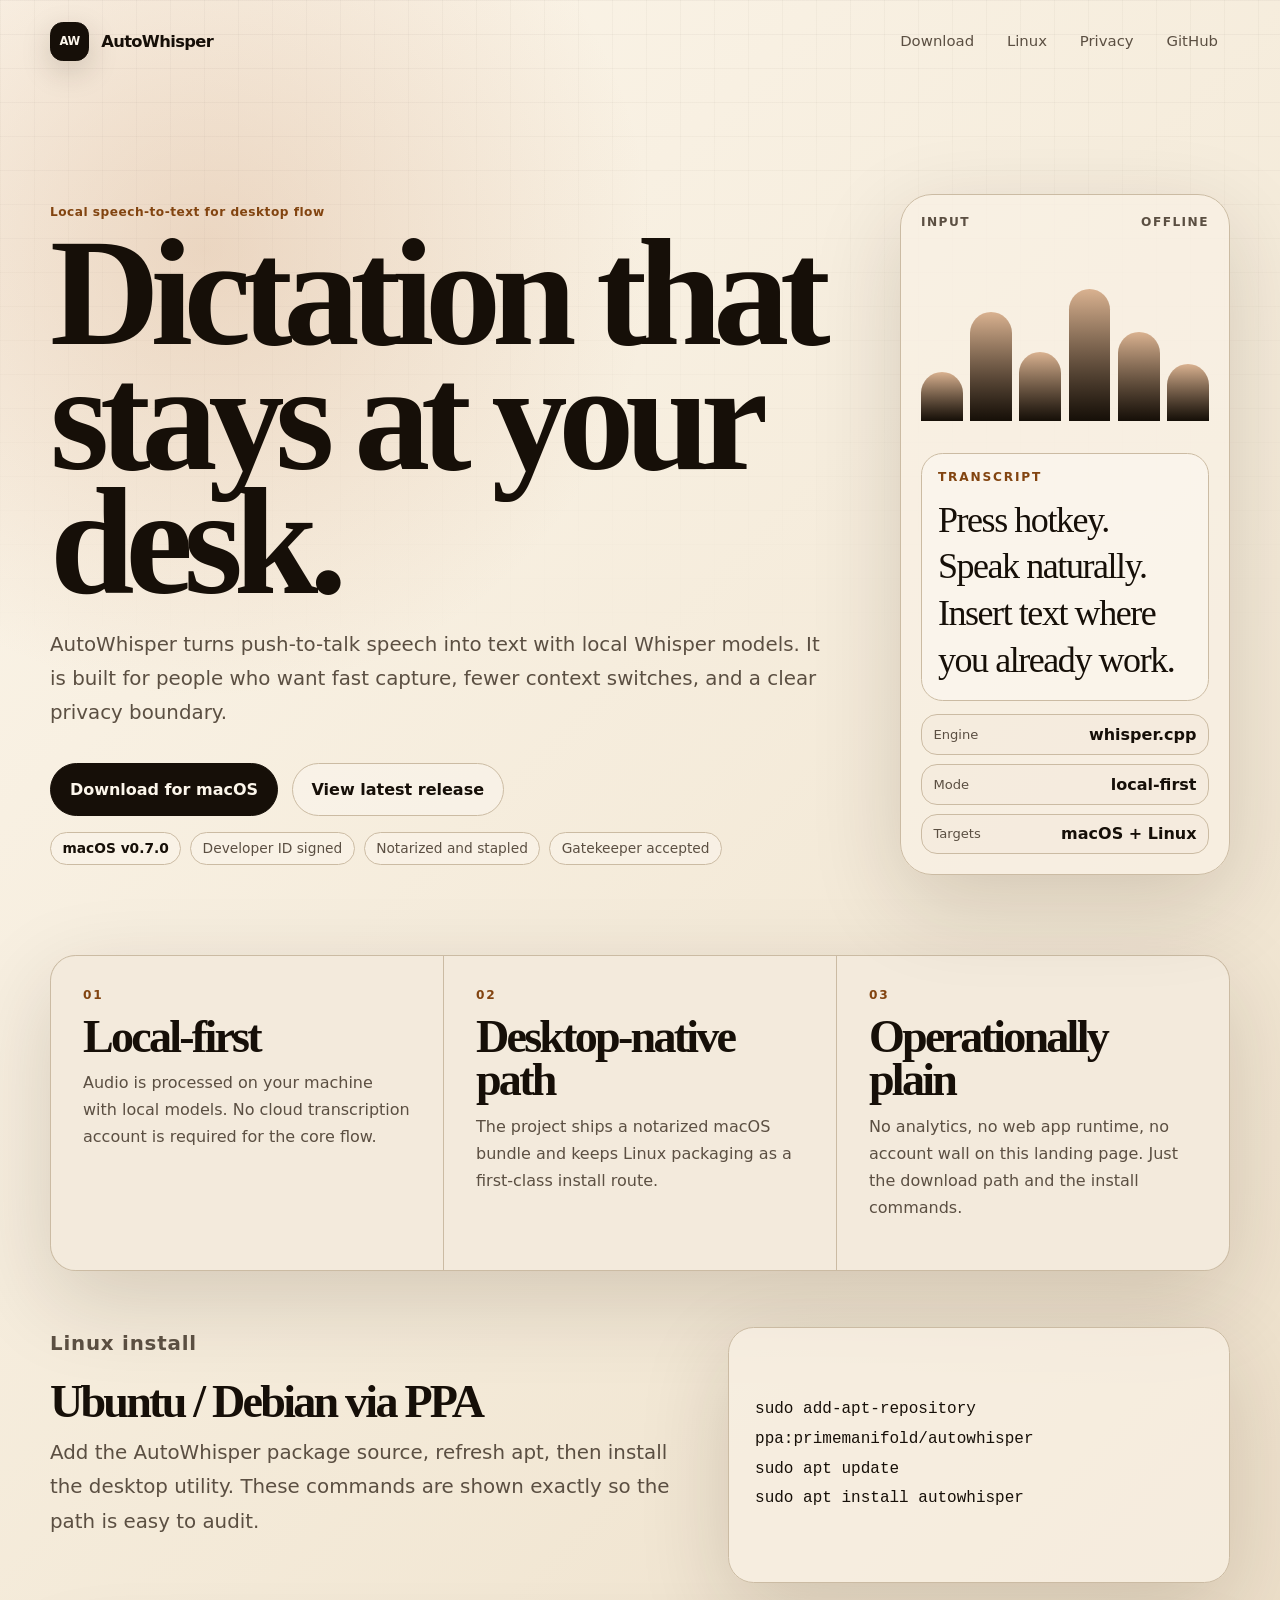
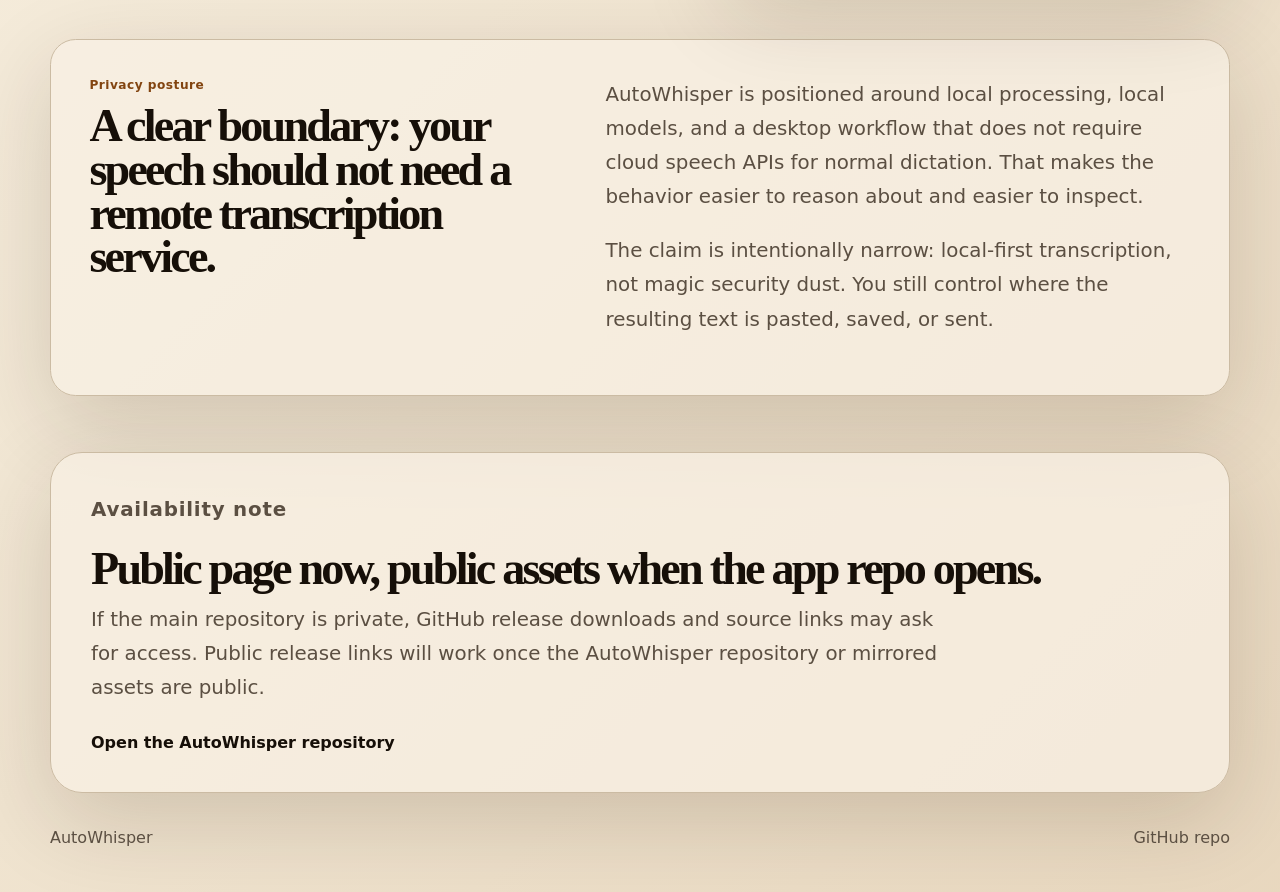
==== site/index.html @ 7637cddd "feat: add AutoWhisper landing site" ====
<!doctype html>
<html lang="en">
<head>
  <meta charset="utf-8">
  <meta name="viewport" content="width=device-width, initial-scale=1">
  <meta name="description" content="AutoWhisper is a local-first desktop dictation app powered by whisper.cpp, with macOS downloads and Linux PPA install commands.">
  <title>AutoWhisper | Local-first desktop dictation</title>
  <link rel="stylesheet" href="styles.css">
</head>
<body>
  <a class="skip-link" href="#main">Skip to content</a>

  <header class="site-header" aria-label="Primary navigation">
    <a class="brand" href="./" aria-label="AutoWhisper home">
      <span class="brand-mark" aria-hidden="true">AW</span>
      <span class="brand-name">AutoWhisper</span>
    </a>
    <nav class="nav-links" aria-label="Site links">
      <a href="#download">Download</a>
      <a href="#linux">Linux</a>
      <a href="#privacy">Privacy</a>
      <a href="https://github.com/primemanifold/autowhisper">GitHub</a>
    </nav>
  </header>

  <main id="main">
    <section class="hero" aria-labelledby="hero-title">
      <div class="hero-copy">
        <p class="eyebrow">Local speech-to-text for desktop flow</p>
        <h1 id="hero-title">Dictation that stays at your desk.</h1>
        <p class="lede">
          AutoWhisper turns push-to-talk speech into text with local Whisper models.
          It is built for people who want fast capture, fewer context switches, and a clear privacy boundary.
        </p>
        <div class="hero-actions" id="download">
          <a class="button button-primary" href="https://github.com/primemanifold/autowhisper/releases/download/v0.7.0/AutoWhisper-macOS-v0.7.0.zip">
            Download for macOS
          </a>
          <a class="button button-secondary" href="https://github.com/primemanifold/autowhisper/releases/latest">
            View latest release
          </a>
        </div>
        <ul class="release-list" aria-label="macOS release details">
          <li><strong>macOS v0.7.0</strong></li>
          <li>Developer ID signed</li>
          <li>Notarized and stapled</li>
          <li>Gatekeeper accepted</li>
        </ul>
      </div>

      <aside class="device-panel" aria-label="AutoWhisper summary">
        <div class="device-topline">
          <span>input</span>
          <span>offline</span>
        </div>
        <div class="wave" aria-hidden="true">
          <span></span><span></span><span></span><span></span><span></span><span></span>
        </div>
        <div class="transcript-card">
          <p class="transcript-label">transcript</p>
          <p class="transcript-text">Press hotkey. Speak naturally. Insert text where you already work.</p>
        </div>
        <dl class="device-facts">
          <div><dt>Engine</dt><dd>whisper.cpp</dd></div>
          <div><dt>Mode</dt><dd>local-first</dd></div>
          <div><dt>Targets</dt><dd>macOS + Linux</dd></div>
        </dl>
      </aside>
    </section>

    <section class="proof-strip" aria-label="Project qualities">
      <div>
        <p class="kicker">01</p>
        <h2>Local-first</h2>
        <p>Audio is processed on your machine with local models. No cloud transcription account is required for the core flow.</p>
      </div>
      <div>
        <p class="kicker">02</p>
        <h2>Desktop-native path</h2>
        <p>The project ships a notarized macOS bundle and keeps Linux packaging as a first-class install route.</p>
      </div>
      <div>
        <p class="kicker">03</p>
        <h2>Operationally plain</h2>
        <p>No analytics, no web app runtime, no account wall on this landing page. Just the download path and the install commands.</p>
      </div>
    </section>

    <section class="install-section" id="linux" aria-labelledby="linux-title">
      <div class="section-heading">
        <p class="eyebrow">Linux install</p>
        <h2 id="linux-title">Ubuntu / Debian via PPA</h2>
        <p>
          Add the AutoWhisper package source, refresh apt, then install the desktop utility.
          These commands are shown exactly so the path is easy to audit.
        </p>
      </div>
      <div class="command-card" aria-label="PPA install commands">
        <pre><code>sudo add-apt-repository ppa:primemanifold/autowhisper
sudo apt update
sudo apt install autowhisper</code></pre>
      </div>
    </section>

    <section class="privacy-section" id="privacy" aria-labelledby="privacy-title">
      <div>
        <p class="eyebrow">Privacy posture</p>
        <h2 id="privacy-title">A clear boundary: your speech should not need a remote transcription service.</h2>
      </div>
      <div class="privacy-copy">
        <p>
          AutoWhisper is positioned around local processing, local models, and a desktop workflow that does not require cloud speech APIs for normal dictation.
          That makes the behavior easier to reason about and easier to inspect.
        </p>
        <p>
          The claim is intentionally narrow: local-first transcription, not magic security dust. You still control where the resulting text is pasted, saved, or sent.
        </p>
      </div>
    </section>

    <section class="notice" aria-labelledby="availability-title">
      <p class="eyebrow">Availability note</p>
      <h2 id="availability-title">Public page now, public assets when the app repo opens.</h2>
      <p>
        If the main repository is private, GitHub release downloads and source links may ask for access.
        Public release links will work once the AutoWhisper repository or mirrored assets are public.
      </p>
      <a class="text-link" href="https://github.com/primemanifold/autowhisper">Open the AutoWhisper repository</a>
    </section>
  </main>

  <footer class="site-footer">
    <span>AutoWhisper</span>
    <a href="https://github.com/primemanifold/autowhisper">GitHub repo</a>
  </footer>
</body>
</html>
---- site/styles.css ----
:root {
  color-scheme: light;
  --paper: #f0e6d5;
  --paper-soft: #fbf6ec;
  --paper-deep: #e4d3b8;
  --ink: #1c1510;
  --ink-muted: #685b4c;
  --copper: #85491f;
  --copper-soft: #d7ae7d;
  --line: #cfc0aa;
  --shadow: 0 28px 90px rgb(62 46 31 / 16%);
  --paper: oklch(93.5% 0.027 82);
  --paper-soft: oklch(97.4% 0.016 82);
  --paper-deep: oklch(88.8% 0.038 78);
  --ink: oklch(17.5% 0.018 69);
  --ink-muted: oklch(43.5% 0.026 69);
  --copper: oklch(45.5% 0.105 54);
  --copper-soft: oklch(79% 0.065 62);
  --line: oklch(80% 0.038 78);
  --shadow: 0 28px 90px oklch(23% 0.04 62 / 0.16);
  --serif: ui-serif, "New York", "Iowan Old Style", Georgia, serif;
  --sans: ui-sans-serif, system-ui, -apple-system, BlinkMacSystemFont, "Segoe UI", sans-serif;
}

* {
  box-sizing: border-box;
}

html {
  scroll-behavior: smooth;
}

body {
  margin: 0;
  min-height: 100vh;
  background:
    radial-gradient(circle at 16% 10%, oklch(72% 0.08 58 / 0.32), transparent 28rem),
    linear-gradient(135deg, var(--paper-soft), var(--paper) 52%, var(--paper-deep));
  color: var(--ink);
  font-family: var(--sans);
}

body::before {
  content: "";
  position: fixed;
  inset: 0;
  pointer-events: none;
  background-image:
    linear-gradient(oklch(22% 0.02 70 / 0.035) 1px, transparent 1px),
    linear-gradient(90deg, oklch(22% 0.02 70 / 0.026) 1px, transparent 1px);
  background-size: 34px 34px;
  mask-image: linear-gradient(to bottom, black, transparent 75%);
}

a {
  color: inherit;
}

.skip-link {
  position: absolute;
  z-index: 20;
  top: -4rem;
  left: 1rem;
  padding: 0.8rem 1rem;
  border-radius: 999px;
  background: var(--ink);
  color: var(--paper-soft);
}

.skip-link:focus,
a:focus-visible {
  outline: 3px solid var(--copper);
  outline-offset: 4px;
}

.site-header,
.site-footer,
main {
  width: min(1180px, calc(100% - 2rem));
  margin-inline: auto;
}

.site-header,
.brand,
.nav-links,
.hero-actions,
.site-footer,
.device-topline {
  display: flex;
  align-items: center;
}

.site-header {
  position: relative;
  justify-content: space-between;
  padding: 1.35rem 0;
}

.brand {
  gap: 0.75rem;
  text-decoration: none;
  font-weight: 850;
  letter-spacing: -0.04em;
}

.brand-mark {
  display: grid;
  width: 2.45rem;
  height: 2.45rem;
  place-items: center;
  border: 1px solid var(--ink);
  border-radius: 0.8rem;
  background: var(--ink);
  color: var(--paper-soft);
  font-size: 0.72rem;
  letter-spacing: -0.05em;
  box-shadow: 0 10px 30px oklch(25% 0.03 65 / 0.18);
}

.brand-name {
  font-size: 1.02rem;
}

.nav-links {
  gap: 0.55rem;
  color: var(--ink-muted);
  font-size: 0.93rem;
}

.nav-links a,
.site-footer a,
.text-link {
  border-radius: 999px;
  text-decoration: none;
}

.nav-links a {
  padding: 0.55rem 0.75rem;
}

.nav-links a:hover,
.text-link:hover,
.site-footer a:hover {
  color: var(--copper);
}

.hero {
  position: relative;
  display: grid;
  grid-template-columns: minmax(0, 1fr) minmax(310px, 0.42fr);
  gap: clamp(2rem, 5vw, 5rem);
  align-items: center;
  padding: clamp(4rem, 9vw, 7rem) 0 clamp(3rem, 7vw, 5rem);
}

.hero-copy {
  max-width: 780px;
}

.eyebrow,
.kicker,
.transcript-label {
  color: var(--copper);
  font-size: 0.76rem;
  font-weight: 850;
}

.eyebrow {
  letter-spacing: 0.04em;
}

.kicker,
.transcript-label {
  letter-spacing: 0.15em;
  text-transform: uppercase;
}

h1,
h2,
p,
dl {
  margin-top: 0;
}

h1,
h2 {
  font-family: var(--serif);
  font-weight: 760;
  letter-spacing: -0.06em;
}

h1 {
  max-width: 11ch;
  margin-bottom: 1.45rem;
  font-size: clamp(4.2rem, 12vw, 9.5rem);
  line-height: 0.82;
}

h2 {
  margin-bottom: 0.75rem;
  font-size: clamp(1.75rem, 3.6vw, 3.25rem);
  line-height: 0.95;
}

.lede,
.section-heading p,
.privacy-copy p,
.notice p {
  max-width: 68ch;
  color: var(--ink-muted);
  font-size: clamp(1.05rem, 1.6vw, 1.24rem);
  line-height: 1.72;
}

.hero-actions {
  flex-wrap: wrap;
  gap: 0.85rem;
  margin: 2rem 0 1rem;
}

.button {
  display: inline-flex;
  min-height: 3.35rem;
  align-items: center;
  justify-content: center;
  border: 1px solid var(--line);
  border-radius: 999px;
  padding: 0.9rem 1.18rem;
  font-weight: 850;
  text-decoration: none;
  transition: transform 180ms cubic-bezier(0.22, 1, 0.36, 1), box-shadow 180ms cubic-bezier(0.22, 1, 0.36, 1);
}

.button:hover {
  transform: translateY(-2px);
  box-shadow: 0 14px 38px oklch(25% 0.03 64 / 0.18);
}

.button-primary {
  border-color: var(--ink);
  background: var(--ink);
  color: var(--paper-soft);
}

.button-secondary {
  background: oklch(97% 0.015 82 / 0.68);
}

.release-list {
  display: flex;
  flex-wrap: wrap;
  gap: 0.55rem;
  margin: 1rem 0 0;
  padding: 0;
  list-style: none;
}

.release-list li {
  border: 1px solid var(--line);
  border-radius: 999px;
  background: oklch(97% 0.015 82 / 0.62);
  padding: 0.46rem 0.72rem;
  color: var(--ink-muted);
  font-size: 0.86rem;
}

.release-list strong {
  color: var(--ink);
}

.device-panel,
.command-card,
.notice,
.proof-strip,
.privacy-section {
  border: 1px solid var(--line);
  background: oklch(96% 0.018 82 / 0.74);
  box-shadow: var(--shadow);
}

.device-panel {
  position: relative;
  overflow: hidden;
  border-radius: 2rem;
  padding: 1.25rem;
}

.device-topline {
  justify-content: space-between;
  color: var(--ink-muted);
  font-size: 0.76rem;
  font-weight: 760;
  letter-spacing: 0.12em;
  text-transform: uppercase;
}

.wave {
  display: grid;
  grid-template-columns: repeat(6, 1fr);
  gap: 0.48rem;
  align-items: end;
  min-height: 9rem;
  margin: 3rem 0 2rem;
}

.wave span {
  display: block;
  border-radius: 999px 999px 0.45rem 0.45rem;
  background: linear-gradient(to top, var(--ink), var(--copper-soft));
}

.wave span:nth-child(1) { height: 34%; }
.wave span:nth-child(2) { height: 76%; }
.wave span:nth-child(3) { height: 48%; }
.wave span:nth-child(4) { height: 92%; }
.wave span:nth-child(5) { height: 62%; }
.wave span:nth-child(6) { height: 40%; }

.transcript-card {
  border: 1px solid var(--line);
  border-radius: 1.35rem;
  background: oklch(98% 0.012 82 / 0.62);
  padding: 1rem;
}

.transcript-text {
  max-width: 14ch;
  margin-bottom: 0;
  font-family: var(--serif);
  font-size: clamp(1.55rem, 3.1vw, 2.25rem);
  line-height: 1.3;
  letter-spacing: -0.04em;
}

.device-facts {
  display: grid;
  grid-template-columns: 1fr;
  gap: 0.55rem;
  margin: 0.85rem 0 0;
}

.device-facts div {
  display: grid;
  grid-template-columns: 5rem 1fr;
  gap: 0.75rem;
  align-items: center;
  border: 1px solid var(--line);
  border-radius: 1rem;
  background: oklch(94% 0.022 82 / 0.5);
  padding: 0.62rem 0.72rem;
}

.device-facts dt {
  color: var(--ink-muted);
  font-size: 0.82rem;
}

.device-facts dd {
  margin: 0;
  justify-self: end;
  font-weight: 820;
}

.proof-strip {
  display: grid;
  grid-template-columns: repeat(3, minmax(0, 1fr));
  gap: 1px;
  overflow: hidden;
  border-radius: 1.6rem;
  background: var(--line);
}

.proof-strip > div {
  min-height: 17rem;
  padding: clamp(1.25rem, 3vw, 2rem);
  background: oklch(96.5% 0.018 82 / 0.86);
}

.proof-strip p:not(.kicker) {
  color: var(--ink-muted);
  line-height: 1.68;
}

.install-section,
.privacy-section,
.notice {
  margin-top: clamp(1.5rem, 5vw, 3.5rem);
}

.install-section {
  display: grid;
  grid-template-columns: minmax(0, 0.88fr) minmax(320px, 0.7fr);
  gap: clamp(1.25rem, 4vw, 3rem);
  align-items: stretch;
}

.command-card {
  display: grid;
  min-height: 16rem;
  align-items: center;
  border-radius: 1.6rem;
  padding: clamp(1rem, 3vw, 1.6rem);
}

pre {
  overflow-x: auto;
  margin: 0;
  white-space: pre-wrap;
}

code {
  color: var(--ink);
  font-family: ui-monospace, "SFMono-Regular", Menlo, Consolas, monospace;
  font-size: clamp(0.88rem, 1.4vw, 1rem);
  line-height: 1.85;
}

.privacy-section {
  display: grid;
  grid-template-columns: minmax(0, 0.8fr) minmax(0, 1fr);
  gap: clamp(1rem, 4vw, 3rem);
  border-radius: 1.6rem;
  padding: clamp(1.25rem, 4vw, 2.4rem);
}

.notice {
  border-radius: 2rem;
  padding: clamp(1.25rem, 4vw, 2.5rem);
}

.text-link {
  display: inline-flex;
  margin-top: 0.5rem;
  font-weight: 850;
}

.site-footer {
  justify-content: space-between;
  gap: 1rem;
  padding: 2.2rem 0 2.8rem;
  color: var(--ink-muted);
}

@media (prefers-reduced-motion: reduce) {
  *,
  *::before,
  *::after {
    scroll-behavior: auto !important;
    transition-duration: 0.01ms !important;
    animation-duration: 0.01ms !important;
  }
}

@media (max-width: 900px) {
  .hero,
  .install-section,
  .privacy-section {
    grid-template-columns: 1fr;
  }

  .device-panel {
    max-width: 34rem;
  }

  .proof-strip {
    grid-template-columns: 1fr;
  }

  .proof-strip > div {
    min-height: auto;
  }
}

@media (max-width: 660px) {
  .site-header,
  .site-footer {
    align-items: flex-start;
    flex-direction: column;
  }

  .nav-links {
    flex-wrap: wrap;
  }

  h1 {
    font-size: clamp(3.45rem, 20vw, 5rem);
  }

  .button {
    width: 100%;
  }
}
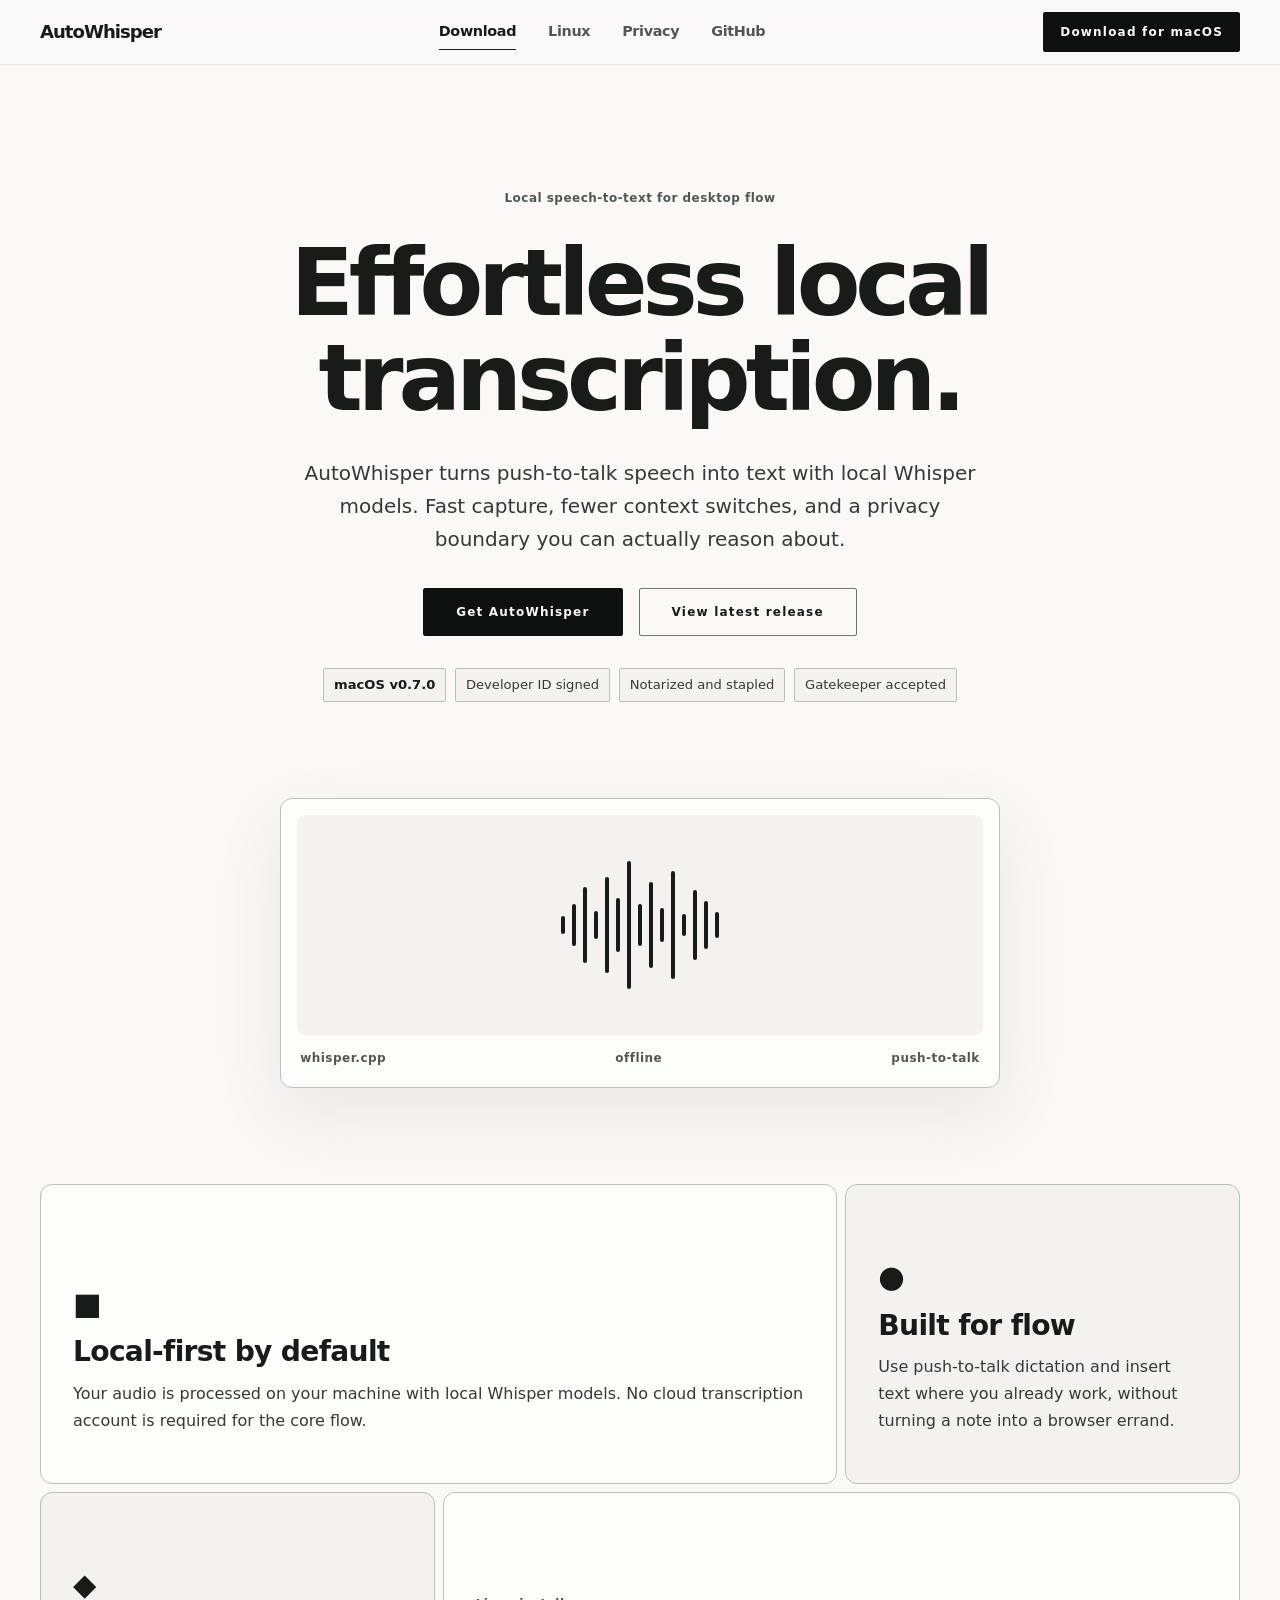
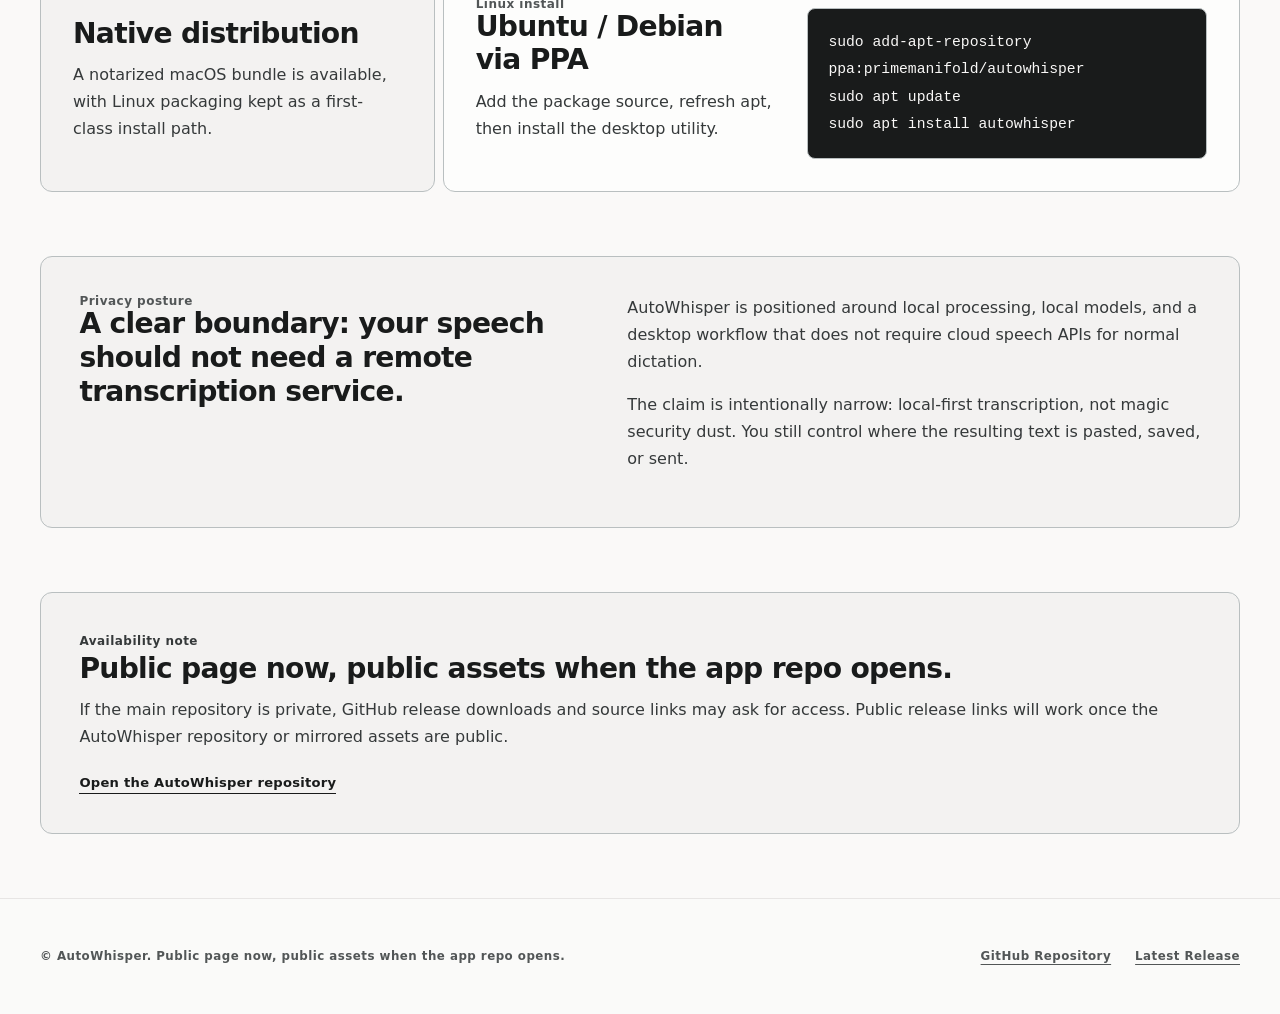
==== commit 051f743f: "style: adapt landing page concept" ====
--- a/site/index.html
+++ b/site/index.html
@@ -10,99 +10,83 @@
 <body>
   <a class="skip-link" href="#main">Skip to content</a>
 
-  <header class="site-header" aria-label="Primary navigation">
-    <a class="brand" href="./" aria-label="AutoWhisper home">
-      <span class="brand-mark" aria-hidden="true">AW</span>
-      <span class="brand-name">AutoWhisper</span>
-    </a>
-    <nav class="nav-links" aria-label="Site links">
-      <a href="#download">Download</a>
-      <a href="#linux">Linux</a>
-      <a href="#privacy">Privacy</a>
-      <a href="https://github.com/primemanifold/autowhisper">GitHub</a>
-    </nav>
+  <header class="topbar" aria-label="Primary navigation">
+    <div class="nav-shell">
+      <a class="brand" href="./" aria-label="AutoWhisper home">AutoWhisper</a>
+      <nav class="nav-links" aria-label="Site links">
+        <a class="is-active" href="#download">Download</a>
+        <a href="#linux">Linux</a>
+        <a href="#privacy">Privacy</a>
+        <a href="https://github.com/primemanifold/autowhisper">GitHub</a>
+      </nav>
+      <a class="nav-cta" href="https://github.com/primemanifold/autowhisper/releases/download/v0.7.0/AutoWhisper-macOS-v0.7.0.zip">Download for macOS</a>
+    </div>
   </header>
 
-  <main id="main">
+  <main id="main" class="page-shell">
     <section class="hero" aria-labelledby="hero-title">
-      <div class="hero-copy">
-        <p class="eyebrow">Local speech-to-text for desktop flow</p>
-        <h1 id="hero-title">Dictation that stays at your desk.</h1>
-        <p class="lede">
-          AutoWhisper turns push-to-talk speech into text with local Whisper models.
-          It is built for people who want fast capture, fewer context switches, and a clear privacy boundary.
-        </p>
-        <div class="hero-actions" id="download">
-          <a class="button button-primary" href="https://github.com/primemanifold/autowhisper/releases/download/v0.7.0/AutoWhisper-macOS-v0.7.0.zip">
-            Download for macOS
-          </a>
-          <a class="button button-secondary" href="https://github.com/primemanifold/autowhisper/releases/latest">
-            View latest release
-          </a>
-        </div>
-        <ul class="release-list" aria-label="macOS release details">
-          <li><strong>macOS v0.7.0</strong></li>
-          <li>Developer ID signed</li>
-          <li>Notarized and stapled</li>
-          <li>Gatekeeper accepted</li>
-        </ul>
+      <p class="eyebrow">Local speech-to-text for desktop flow</p>
+      <h1 id="hero-title">Effortless local transcription.</h1>
+      <p class="lede">
+        AutoWhisper turns push-to-talk speech into text with local Whisper models.
+        Fast capture, fewer context switches, and a privacy boundary you can actually reason about.
+      </p>
+      <div class="hero-actions" id="download">
+        <a class="button button-primary" href="https://github.com/primemanifold/autowhisper/releases/download/v0.7.0/AutoWhisper-macOS-v0.7.0.zip">Get AutoWhisper</a>
+        <a class="button button-secondary" href="https://github.com/primemanifold/autowhisper/releases/latest">View latest release</a>
       </div>
-
-      <aside class="device-panel" aria-label="AutoWhisper summary">
-        <div class="device-topline">
-          <span>input</span>
-          <span>offline</span>
-        </div>
-        <div class="wave" aria-hidden="true">
-          <span></span><span></span><span></span><span></span><span></span><span></span>
-        </div>
-        <div class="transcript-card">
-          <p class="transcript-label">transcript</p>
-          <p class="transcript-text">Press hotkey. Speak naturally. Insert text where you already work.</p>
-        </div>
-        <dl class="device-facts">
-          <div><dt>Engine</dt><dd>whisper.cpp</dd></div>
-          <div><dt>Mode</dt><dd>local-first</dd></div>
-          <div><dt>Targets</dt><dd>macOS + Linux</dd></div>
-        </dl>
-      </aside>
+      <ul class="release-list" aria-label="macOS release details">
+        <li><strong>macOS v0.7.0</strong></li>
+        <li>Developer ID signed</li>
+        <li>Notarized and stapled</li>
+        <li>Gatekeeper accepted</li>
+      </ul>
     </section>
 
-    <section class="proof-strip" aria-label="Project qualities">
-      <div>
-        <p class="kicker">01</p>
-        <h2>Local-first</h2>
-        <p>Audio is processed on your machine with local models. No cloud transcription account is required for the core flow.</p>
-      </div>
-      <div>
-        <p class="kicker">02</p>
-        <h2>Desktop-native path</h2>
-        <p>The project ships a notarized macOS bundle and keeps Linux packaging as a first-class install route.</p>
-      </div>
-      <div>
-        <p class="kicker">03</p>
-        <h2>Operationally plain</h2>
-        <p>No analytics, no web app runtime, no account wall on this landing page. Just the download path and the install commands.</p>
+    <section class="product-frame" aria-label="AutoWhisper local waveform preview">
+      <div class="waveform-card">
+        <div class="waveform-stage" aria-hidden="true">
+          <span></span><span></span><span></span><span></span><span></span>
+          <span></span><span></span><span></span><span></span><span></span>
+          <span></span><span></span><span></span><span></span><span></span>
+        </div>
+        <div class="preview-footer">
+          <span>whisper.cpp</span>
+          <span>offline</span>
+          <span>push-to-talk</span>
+        </div>
       </div>
     </section>
 
-    <section class="install-section" id="linux" aria-labelledby="linux-title">
-      <div class="section-heading">
-        <p class="eyebrow">Linux install</p>
-        <h2 id="linux-title">Ubuntu / Debian via PPA</h2>
-        <p>
-          Add the AutoWhisper package source, refresh apt, then install the desktop utility.
-          These commands are shown exactly so the path is easy to audit.
-        </p>
-      </div>
-      <div class="command-card" aria-label="PPA install commands">
-        <pre><code>sudo add-apt-repository ppa:primemanifold/autowhisper
+    <section class="bento" aria-label="Product qualities">
+      <article class="tile tile-wide">
+        <p class="tile-icon" aria-hidden="true">■</p>
+        <h2>Local-first by default</h2>
+        <p>Your audio is processed on your machine with local Whisper models. No cloud transcription account is required for the core flow.</p>
+      </article>
+      <article class="tile">
+        <p class="tile-icon" aria-hidden="true">●</p>
+        <h2>Built for flow</h2>
+        <p>Use push-to-talk dictation and insert text where you already work, without turning a note into a browser errand.</p>
+      </article>
+      <article class="tile">
+        <p class="tile-icon" aria-hidden="true">◆</p>
+        <h2>Native distribution</h2>
+        <p>A notarized macOS bundle is available, with Linux packaging kept as a first-class install path.</p>
+      </article>
+      <article class="tile tile-wide command-tile" id="linux">
+        <div>
+          <p class="eyebrow">Linux install</p>
+          <h2>Ubuntu / Debian via PPA</h2>
+          <p>Add the package source, refresh apt, then install the desktop utility.</p>
+        </div>
+        <pre aria-label="PPA install commands"><code>sudo add-apt-repository ppa:primemanifold/autowhisper
 sudo apt update
 sudo apt install autowhisper</code></pre>
-      </div>
+      </article>
     </section>
 
-    <section class="privacy-section" id="privacy" aria-labelledby="privacy-title">
+    <section class="privacy-panel" id="privacy" aria-labelledby="privacy-title">
       <div>
         <p class="eyebrow">Privacy posture</p>
         <h2 id="privacy-title">A clear boundary: your speech should not need a remote transcription service.</h2>
@@ -110,7 +94,6 @@
       <div class="privacy-copy">
         <p>
           AutoWhisper is positioned around local processing, local models, and a desktop workflow that does not require cloud speech APIs for normal dictation.
-          That makes the behavior easier to reason about and easier to inspect.
         </p>
         <p>
           The claim is intentionally narrow: local-first transcription, not magic security dust. You still control where the resulting text is pasted, saved, or sent.
@@ -130,8 +113,13 @@
   </main>
 
   <footer class="site-footer">
-    <span>AutoWhisper</span>
-    <a href="https://github.com/primemanifold/autowhisper">GitHub repo</a>
+    <div class="footer-shell">
+      <span>© AutoWhisper. Public page now, public assets when the app repo opens.</span>
+      <nav aria-label="Footer links">
+        <a href="https://github.com/primemanifold/autowhisper">GitHub Repository</a>
+        <a href="https://github.com/primemanifold/autowhisper/releases/latest">Latest Release</a>
+      </nav>
+    </div>
   </footer>
 </body>
 </html>
--- a/site/styles.css
+++ b/site/styles.css
@@ -1,25 +1,40 @@
 :root {
   color-scheme: light;
-  --paper: #f0e6d5;
-  --paper-soft: #fbf6ec;
-  --paper-deep: #e4d3b8;
-  --ink: #1c1510;
-  --ink-muted: #685b4c;
-  --copper: #85491f;
-  --copper-soft: #d7ae7d;
-  --line: #cfc0aa;
-  --shadow: 0 28px 90px rgb(62 46 31 / 16%);
-  --paper: oklch(93.5% 0.027 82);
-  --paper-soft: oklch(97.4% 0.016 82);
-  --paper-deep: oklch(88.8% 0.038 78);
-  --ink: oklch(17.5% 0.018 69);
-  --ink-muted: oklch(43.5% 0.026 69);
-  --copper: oklch(45.5% 0.105 54);
-  --copper-soft: oklch(79% 0.065 62);
-  --line: oklch(80% 0.038 78);
-  --shadow: 0 28px 90px oklch(23% 0.04 62 / 0.16);
-  --serif: ui-serif, "New York", "Iowan Old Style", Georgia, serif;
-  --sans: ui-sans-serif, system-ui, -apple-system, BlinkMacSystemFont, "Segoe UI", sans-serif;
+  --background: #faf9f9;
+  --surface: #fefdfd;
+  --surface-low: #f4f3f3;
+  --surface-mid: #efeded;
+  --surface-high: #e9e8e8;
+  --text: #1b1c1c;
+  --muted: #373a3b;
+  --quiet: #5f6363;
+  --outline: #c4c7c7;
+  --outline-strong: #747878;
+  --inverse: #111111;
+  --on-inverse: #fbfafa;
+  --background: oklch(98.2% 0.002 80);
+  --surface: oklch(99.4% 0.001 80);
+  --surface-low: oklch(96.2% 0.002 80);
+  --surface-mid: oklch(93.8% 0.003 80);
+  --surface-high: oklch(91.8% 0.003 80);
+  --text: oklch(22% 0.004 200);
+  --muted: oklch(34% 0.006 210);
+  --quiet: oklch(45% 0.006 210);
+  --outline: oklch(80% 0.006 210);
+  --outline-strong: oklch(55% 0.007 210);
+  --inverse: oklch(17% 0.003 200);
+  --on-inverse: oklch(98% 0.002 80);
+  --shadow: 0 26px 70px rgb(27 28 28 / 8%);
+  --radius-sm: 0.125rem;
+  --radius-md: 0.25rem;
+  --radius-lg: 0.5rem;
+  --radius-xl: 0.75rem;
+  --container: 1200px;
+  --gutter: 32px;
+  --stack-sm: 16px;
+  --stack-md: 32px;
+  --stack-lg: 64px;
+  --font: Inter, ui-sans-serif, system-ui, -apple-system, BlinkMacSystemFont, "Segoe UI", sans-serif;
 }
 
 * {
@@ -33,23 +48,12 @@
 body {
   margin: 0;
   min-height: 100vh;
-  background:
-    radial-gradient(circle at 16% 10%, oklch(72% 0.08 58 / 0.32), transparent 28rem),
-    linear-gradient(135deg, var(--paper-soft), var(--paper) 52%, var(--paper-deep));
-  color: var(--ink);
-  font-family: var(--sans);
-}
-
-body::before {
-  content: "";
-  position: fixed;
-  inset: 0;
-  pointer-events: none;
-  background-image:
-    linear-gradient(oklch(22% 0.02 70 / 0.035) 1px, transparent 1px),
-    linear-gradient(90deg, oklch(22% 0.02 70 / 0.026) 1px, transparent 1px);
-  background-size: 34px 34px;
-  mask-image: linear-gradient(to bottom, black, transparent 75%);
+  padding-top: 64px;
+  background: var(--background);
+  color: var(--text);
+  font-family: var(--font);
+  font-size: 16px;
+  line-height: 1.6;
 }
 
 a {
@@ -58,387 +62,386 @@
 
 .skip-link {
   position: absolute;
-  z-index: 20;
+  z-index: 100;
   top: -4rem;
   left: 1rem;
-  padding: 0.8rem 1rem;
-  border-radius: 999px;
-  background: var(--ink);
-  color: var(--paper-soft);
+  border-radius: var(--radius-md);
+  background: var(--inverse);
+  color: var(--on-inverse);
+  padding: 0.7rem 0.9rem;
 }
 
 .skip-link:focus,
 a:focus-visible {
-  outline: 3px solid var(--copper);
-  outline-offset: 4px;
-}
-
-.site-header,
-.site-footer,
-main {
-  width: min(1180px, calc(100% - 2rem));
+  top: 0.75rem;
+  outline: 3px solid var(--outline-strong);
+  outline-offset: 3px;
+}
+
+.topbar {
+  position: fixed;
+  z-index: 50;
+  inset: 0 0 auto;
+  border-bottom: 1px solid #e7e5e4;
+  background: rgb(250 249 249 / 82%);
+  backdrop-filter: blur(16px);
+}
+
+.nav-shell,
+.page-shell,
+.footer-shell {
+  width: min(var(--container), calc(100% - 48px));
   margin-inline: auto;
 }
 
-.site-header,
-.brand,
-.nav-links,
-.hero-actions,
-.site-footer,
-.device-topline {
-  display: flex;
+.nav-shell {
+  display: flex;
+  height: 64px;
   align-items: center;
-}
-
-.site-header {
-  position: relative;
   justify-content: space-between;
-  padding: 1.35rem 0;
+  gap: 1.5rem;
 }
 
 .brand {
-  gap: 0.75rem;
+  font-size: 1.13rem;
+  font-weight: 800;
+  letter-spacing: -0.055em;
   text-decoration: none;
-  font-weight: 850;
-  letter-spacing: -0.04em;
-}
-
-.brand-mark {
-  display: grid;
-  width: 2.45rem;
-  height: 2.45rem;
-  place-items: center;
-  border: 1px solid var(--ink);
-  border-radius: 0.8rem;
-  background: var(--ink);
-  color: var(--paper-soft);
-  font-size: 0.72rem;
-  letter-spacing: -0.05em;
-  box-shadow: 0 10px 30px oklch(25% 0.03 65 / 0.18);
-}
-
-.brand-name {
-  font-size: 1.02rem;
 }
 
 .nav-links {
-  gap: 0.55rem;
-  color: var(--ink-muted);
-  font-size: 0.93rem;
-}
-
-.nav-links a,
-.site-footer a,
-.text-link {
-  border-radius: 999px;
+  display: flex;
+  align-items: center;
+  gap: 2rem;
+  color: var(--quiet);
+  font-size: 0.9rem;
+  font-weight: 650;
+  letter-spacing: -0.025em;
+}
+
+.nav-links a {
+  padding-block: 0.35rem;
   text-decoration: none;
 }
 
-.nav-links a {
-  padding: 0.55rem 0.75rem;
-}
-
 .nav-links a:hover,
-.text-link:hover,
-.site-footer a:hover {
-  color: var(--copper);
+.nav-links a.is-active {
+  color: var(--text);
+}
+
+.nav-links a.is-active {
+  border-bottom: 1px solid var(--text);
+}
+
+.nav-cta,
+.button {
+  display: inline-flex;
+  align-items: center;
+  justify-content: center;
+  border-radius: var(--radius-sm);
+  font-size: 0.75rem;
+  font-weight: 800;
+  letter-spacing: 0.1em;
+  line-height: 1;
+  min-height: 2.55rem;
+  padding: 0.8rem 1rem;
+  text-decoration: none;
+  transition: background-color 180ms cubic-bezier(0.22, 1, 0.36, 1), opacity 180ms cubic-bezier(0.22, 1, 0.36, 1), transform 180ms cubic-bezier(0.22, 1, 0.36, 1);
+}
+
+.nav-cta,
+.button-primary {
+  border: 1px solid var(--inverse);
+  background: var(--inverse);
+  color: var(--on-inverse);
+}
+
+.nav-cta:hover,
+.button-primary:hover {
+  opacity: 0.86;
+}
+
+.button-secondary {
+  border: 1px solid var(--outline-strong);
+  background: transparent;
+  color: var(--text);
+}
+
+.button-secondary:hover {
+  background: var(--surface-mid);
+}
+
+.button:hover {
+  transform: translateY(-1px);
+}
+
+.page-shell {
+  display: flex;
+  flex-direction: column;
+  gap: var(--stack-lg);
+  padding-block: var(--stack-lg);
 }
 
 .hero {
-  position: relative;
-  display: grid;
-  grid-template-columns: minmax(0, 1fr) minmax(310px, 0.42fr);
-  gap: clamp(2rem, 5vw, 5rem);
+  display: flex;
+  max-width: 780px;
+  flex-direction: column;
   align-items: center;
-  padding: clamp(4rem, 9vw, 7rem) 0 clamp(3rem, 7vw, 5rem);
-}
-
-.hero-copy {
-  max-width: 780px;
-}
-
-.eyebrow,
-.kicker,
-.transcript-label {
-  color: var(--copper);
-  font-size: 0.76rem;
-  font-weight: 850;
+  gap: var(--stack-md);
+  margin: var(--stack-lg) auto 0;
+  text-align: center;
 }
 
 .eyebrow {
+  margin: 0;
+  color: var(--quiet);
+  font-size: 0.75rem;
+  font-weight: 800;
   letter-spacing: 0.04em;
-}
-
-.kicker,
-.transcript-label {
-  letter-spacing: 0.15em;
-  text-transform: uppercase;
+  line-height: 1;
 }
 
 h1,
 h2,
-p,
-dl {
+p {
   margin-top: 0;
 }
 
-h1,
-h2 {
-  font-family: var(--serif);
+h1 {
+  max-width: 12ch;
+  margin-bottom: 0;
+  font-size: clamp(3.25rem, 8vw, 5.8rem);
   font-weight: 760;
-  letter-spacing: -0.06em;
-}
-
-h1 {
-  max-width: 11ch;
-  margin-bottom: 1.45rem;
-  font-size: clamp(4.2rem, 12vw, 9.5rem);
-  line-height: 0.82;
+  letter-spacing: -0.055em;
+  line-height: 1.02;
 }
 
 h2 {
   margin-bottom: 0.75rem;
-  font-size: clamp(1.75rem, 3.6vw, 3.25rem);
-  line-height: 0.95;
-}
-
-.lede,
-.section-heading p,
-.privacy-copy p,
-.notice p {
-  max-width: 68ch;
-  color: var(--ink-muted);
-  font-size: clamp(1.05rem, 1.6vw, 1.24rem);
-  line-height: 1.72;
+  font-size: clamp(1.4rem, 2.2vw, 1.9rem);
+  font-weight: 720;
+  letter-spacing: -0.025em;
+  line-height: 1.2;
+}
+
+.lede {
+  max-width: 680px;
+  margin-bottom: 0;
+  color: var(--muted);
+  font-size: clamp(1.08rem, 2vw, 1.25rem);
+  line-height: 1.65;
 }
 
 .hero-actions {
+  display: flex;
   flex-wrap: wrap;
-  gap: 0.85rem;
-  margin: 2rem 0 1rem;
-}
-
-.button {
-  display: inline-flex;
-  min-height: 3.35rem;
+  justify-content: center;
+  gap: var(--stack-sm);
+}
+
+.hero-actions .button {
+  min-height: 3rem;
+  padding-inline: 2rem;
+}
+
+.release-list {
+  display: flex;
+  flex-wrap: wrap;
+  justify-content: center;
+  gap: 0.55rem;
+  margin: 0;
+  padding: 0;
+  list-style: none;
+}
+
+.release-list li {
+  border: 1px solid var(--outline);
+  border-radius: var(--radius-sm);
+  background: var(--surface-low);
+  color: var(--muted);
+  font-size: 0.82rem;
+  line-height: 1.25;
+  padding: 0.48rem 0.62rem;
+}
+
+.release-list strong {
+  color: var(--text);
+}
+
+.product-frame {
+  display: flex;
+  justify-content: center;
+  width: 100%;
+  padding-block: var(--stack-md);
+}
+
+.waveform-card {
+  width: min(100%, 720px);
+  border: 1px solid var(--outline);
+  border-radius: var(--radius-xl);
+  background: var(--surface);
+  box-shadow: var(--shadow);
+  padding: 1rem;
+}
+
+.waveform-stage {
+  display: flex;
+  min-height: 220px;
   align-items: center;
   justify-content: center;
-  border: 1px solid var(--line);
-  border-radius: 999px;
-  padding: 0.9rem 1.18rem;
-  font-weight: 850;
-  text-decoration: none;
-  transition: transform 180ms cubic-bezier(0.22, 1, 0.36, 1), box-shadow 180ms cubic-bezier(0.22, 1, 0.36, 1);
-}
-
-.button:hover {
-  transform: translateY(-2px);
-  box-shadow: 0 14px 38px oklch(25% 0.03 64 / 0.18);
-}
-
-.button-primary {
-  border-color: var(--ink);
-  background: var(--ink);
-  color: var(--paper-soft);
-}
-
-.button-secondary {
-  background: oklch(97% 0.015 82 / 0.68);
-}
-
-.release-list {
+  gap: 7px;
+  border-radius: var(--radius-lg);
+  background: var(--surface-low);
+}
+
+.waveform-stage span {
+  width: 4px;
+  border-radius: 99px;
+  background: var(--text);
+}
+
+.waveform-stage span:nth-child(1) { height: 18px; }
+.waveform-stage span:nth-child(2) { height: 42px; }
+.waveform-stage span:nth-child(3) { height: 76px; }
+.waveform-stage span:nth-child(4) { height: 28px; }
+.waveform-stage span:nth-child(5) { height: 96px; }
+.waveform-stage span:nth-child(6) { height: 54px; }
+.waveform-stage span:nth-child(7) { height: 128px; }
+.waveform-stage span:nth-child(8) { height: 42px; }
+.waveform-stage span:nth-child(9) { height: 86px; }
+.waveform-stage span:nth-child(10) { height: 34px; }
+.waveform-stage span:nth-child(11) { height: 108px; }
+.waveform-stage span:nth-child(12) { height: 22px; }
+.waveform-stage span:nth-child(13) { height: 70px; }
+.waveform-stage span:nth-child(14) { height: 48px; }
+.waveform-stage span:nth-child(15) { height: 26px; }
+
+.preview-footer {
   display: flex;
   flex-wrap: wrap;
-  gap: 0.55rem;
-  margin: 1rem 0 0;
-  padding: 0;
-  list-style: none;
-}
-
-.release-list li {
-  border: 1px solid var(--line);
-  border-radius: 999px;
-  background: oklch(97% 0.015 82 / 0.62);
-  padding: 0.46rem 0.72rem;
-  color: var(--ink-muted);
-  font-size: 0.86rem;
-}
-
-.release-list strong {
-  color: var(--ink);
-}
-
-.device-panel,
-.command-card,
-.notice,
-.proof-strip,
-.privacy-section {
-  border: 1px solid var(--line);
-  background: oklch(96% 0.018 82 / 0.74);
-  box-shadow: var(--shadow);
-}
-
-.device-panel {
-  position: relative;
-  overflow: hidden;
-  border-radius: 2rem;
-  padding: 1.25rem;
-}
-
-.device-topline {
   justify-content: space-between;
-  color: var(--ink-muted);
-  font-size: 0.76rem;
-  font-weight: 760;
-  letter-spacing: 0.12em;
-  text-transform: uppercase;
-}
-
-.wave {
-  display: grid;
-  grid-template-columns: repeat(6, 1fr);
-  gap: 0.48rem;
-  align-items: end;
-  min-height: 9rem;
-  margin: 3rem 0 2rem;
-}
-
-.wave span {
-  display: block;
-  border-radius: 999px 999px 0.45rem 0.45rem;
-  background: linear-gradient(to top, var(--ink), var(--copper-soft));
-}
-
-.wave span:nth-child(1) { height: 34%; }
-.wave span:nth-child(2) { height: 76%; }
-.wave span:nth-child(3) { height: 48%; }
-.wave span:nth-child(4) { height: 92%; }
-.wave span:nth-child(5) { height: 62%; }
-.wave span:nth-child(6) { height: 40%; }
-
-.transcript-card {
-  border: 1px solid var(--line);
-  border-radius: 1.35rem;
-  background: oklch(98% 0.012 82 / 0.62);
-  padding: 1rem;
-}
-
-.transcript-text {
-  max-width: 14ch;
-  margin-bottom: 0;
-  font-family: var(--serif);
-  font-size: clamp(1.55rem, 3.1vw, 2.25rem);
-  line-height: 1.3;
-  letter-spacing: -0.04em;
-}
-
-.device-facts {
-  display: grid;
-  grid-template-columns: 1fr;
-  gap: 0.55rem;
-  margin: 0.85rem 0 0;
-}
-
-.device-facts div {
-  display: grid;
-  grid-template-columns: 5rem 1fr;
   gap: 0.75rem;
-  align-items: center;
-  border: 1px solid var(--line);
-  border-radius: 1rem;
-  background: oklch(94% 0.022 82 / 0.5);
-  padding: 0.62rem 0.72rem;
-}
-
-.device-facts dt {
-  color: var(--ink-muted);
-  font-size: 0.82rem;
-}
-
-.device-facts dd {
-  margin: 0;
-  justify-self: end;
-  font-weight: 820;
-}
-
-.proof-strip {
+  padding: 0.9rem 0.2rem 0.15rem;
+  color: var(--quiet);
+  font-size: 0.75rem;
+  font-weight: 780;
+  letter-spacing: 0.04em;
+}
+
+.bento {
   display: grid;
   grid-template-columns: repeat(3, minmax(0, 1fr));
-  gap: 1px;
-  overflow: hidden;
-  border-radius: 1.6rem;
-  background: var(--line);
-}
-
-.proof-strip > div {
-  min-height: 17rem;
-  padding: clamp(1.25rem, 3vw, 2rem);
-  background: oklch(96.5% 0.018 82 / 0.86);
-}
-
-.proof-strip p:not(.kicker) {
-  color: var(--ink-muted);
+  gap: 8px;
+}
+
+.tile,
+.privacy-panel,
+.notice {
+  border: 1px solid var(--outline);
+  border-radius: var(--radius-xl);
+  background: var(--surface-low);
+}
+
+.tile {
+  display: flex;
+  min-height: 300px;
+  flex-direction: column;
+  justify-content: flex-end;
+  padding: clamp(1.4rem, 3vw, 2rem);
+}
+
+.tile-wide {
+  grid-column: span 2;
+  background: var(--surface);
+}
+
+.tile-icon {
+  margin-bottom: 1rem;
+  color: var(--text);
+  font-size: 1.9rem;
+  line-height: 1;
+}
+
+.tile p:not(.tile-icon):not(.eyebrow),
+.privacy-copy p,
+.notice p,
+.command-tile p:not(.eyebrow) {
+  color: var(--muted);
   line-height: 1.68;
 }
 
-.install-section,
-.privacy-section,
-.notice {
-  margin-top: clamp(1.5rem, 5vw, 3.5rem);
-}
-
-.install-section {
+.command-tile {
   display: grid;
-  grid-template-columns: minmax(0, 0.88fr) minmax(320px, 0.7fr);
-  gap: clamp(1.25rem, 4vw, 3rem);
-  align-items: stretch;
-}
-
-.command-card {
-  display: grid;
-  min-height: 16rem;
-  align-items: center;
-  border-radius: 1.6rem;
-  padding: clamp(1rem, 3vw, 1.6rem);
+  grid-template-columns: minmax(0, 0.75fr) minmax(300px, 1fr);
+  gap: var(--stack-md);
+  align-items: end;
 }
 
 pre {
   overflow-x: auto;
   margin: 0;
+  border: 1px solid var(--outline);
+  border-radius: var(--radius-lg);
+  background: var(--text);
+  color: var(--on-inverse);
+  padding: 1.25rem;
   white-space: pre-wrap;
 }
 
 code {
-  color: var(--ink);
   font-family: ui-monospace, "SFMono-Regular", Menlo, Consolas, monospace;
-  font-size: clamp(0.88rem, 1.4vw, 1rem);
+  font-size: 0.92rem;
   line-height: 1.85;
 }
 
-.privacy-section {
+.privacy-panel {
   display: grid;
-  grid-template-columns: minmax(0, 0.8fr) minmax(0, 1fr);
-  gap: clamp(1rem, 4vw, 3rem);
-  border-radius: 1.6rem;
-  padding: clamp(1.25rem, 4vw, 2.4rem);
+  grid-template-columns: minmax(0, 0.9fr) minmax(0, 1fr);
+  gap: var(--stack-md);
+  padding: clamp(1.5rem, 4vw, 2.4rem);
 }
 
 .notice {
-  border-radius: 2rem;
-  padding: clamp(1.25rem, 4vw, 2.5rem);
+  padding: clamp(1.5rem, 4vw, 2.4rem);
 }
 
 .text-link {
   display: inline-flex;
-  margin-top: 0.5rem;
-  font-weight: 850;
+  margin-top: 0.3rem;
+  border-bottom: 1px solid currentColor;
+  color: var(--text);
+  font-size: 0.82rem;
+  font-weight: 800;
+  letter-spacing: 0.02em;
+  text-decoration: none;
 }
 
 .site-footer {
+  border-top: 1px solid #e7e5e4;
+  background: #fafaf9;
+  color: var(--quiet);
+  font-size: 0.74rem;
+  font-weight: 750;
+  letter-spacing: 0.04em;
+}
+
+.footer-shell {
+  display: flex;
+  align-items: center;
   justify-content: space-between;
-  gap: 1rem;
-  padding: 2.2rem 0 2.8rem;
-  color: var(--ink-muted);
+  gap: 2rem;
+  padding-block: 3rem;
+}
+
+.footer-shell nav {
+  display: flex;
+  flex-wrap: wrap;
+  justify-content: center;
+  gap: 1.5rem;
+}
+
+.footer-shell a {
+  text-underline-offset: 0.28rem;
 }
 
 @media (prefers-reduced-motion: reduce) {
@@ -452,41 +455,71 @@
 }
 
 @media (max-width: 900px) {
-  .hero,
-  .install-section,
-  .privacy-section {
+  .nav-links {
+    display: none;
+  }
+
+  .bento,
+  .privacy-panel,
+  .command-tile {
     grid-template-columns: 1fr;
   }
 
-  .device-panel {
-    max-width: 34rem;
-  }
-
-  .proof-strip {
-    grid-template-columns: 1fr;
-  }
-
-  .proof-strip > div {
-    min-height: auto;
-  }
-}
-
-@media (max-width: 660px) {
-  .site-header,
-  .site-footer {
+  .tile-wide {
+    grid-column: span 1;
+  }
+
+  .tile {
+    min-height: 240px;
+  }
+}
+
+@media (max-width: 640px) {
+  .nav-shell,
+  .page-shell,
+  .footer-shell {
+    width: min(var(--container), calc(100% - 32px));
+  }
+
+  .brand {
+    font-size: 1rem;
+  }
+
+  .nav-cta {
+    padding-inline: 0.7rem;
+  }
+
+  .hero {
+    align-items: flex-start;
+    text-align: left;
+  }
+
+  .hero-actions,
+  .release-list {
+    justify-content: flex-start;
+  }
+
+  .hero-actions,
+  .hero-actions .button {
+    width: 100%;
+  }
+
+  h1 {
+    max-width: 9ch;
+    font-size: clamp(3rem, 18vw, 4.2rem);
+  }
+
+  .waveform-stage {
+    min-height: 180px;
+    gap: 5px;
+  }
+
+  .footer-shell {
     align-items: flex-start;
     flex-direction: column;
   }
 
-  .nav-links {
-    flex-wrap: wrap;
-  }
-
-  h1 {
-    font-size: clamp(3.45rem, 20vw, 5rem);
-  }
-
-  .button {
-    width: 100%;
-  }
-}
+  .footer-shell nav {
+    justify-content: flex-start;
+  }
+}
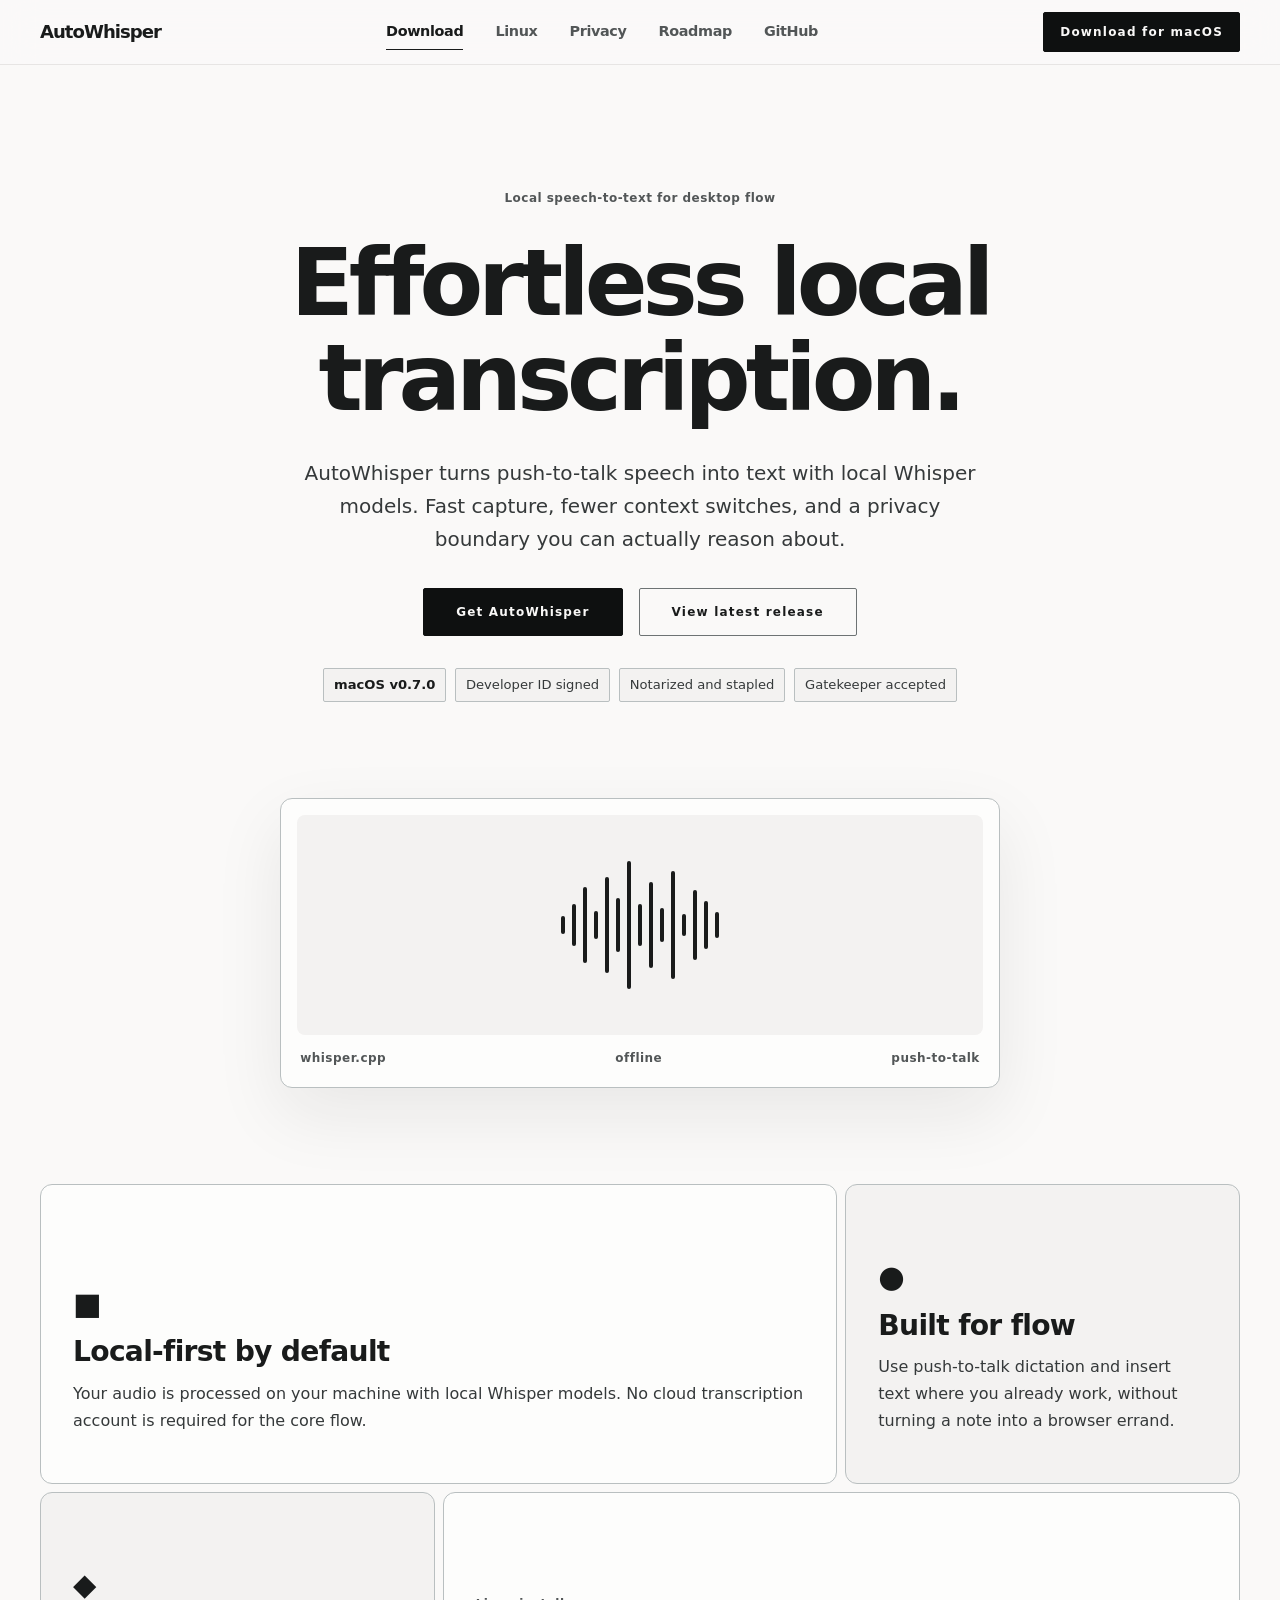
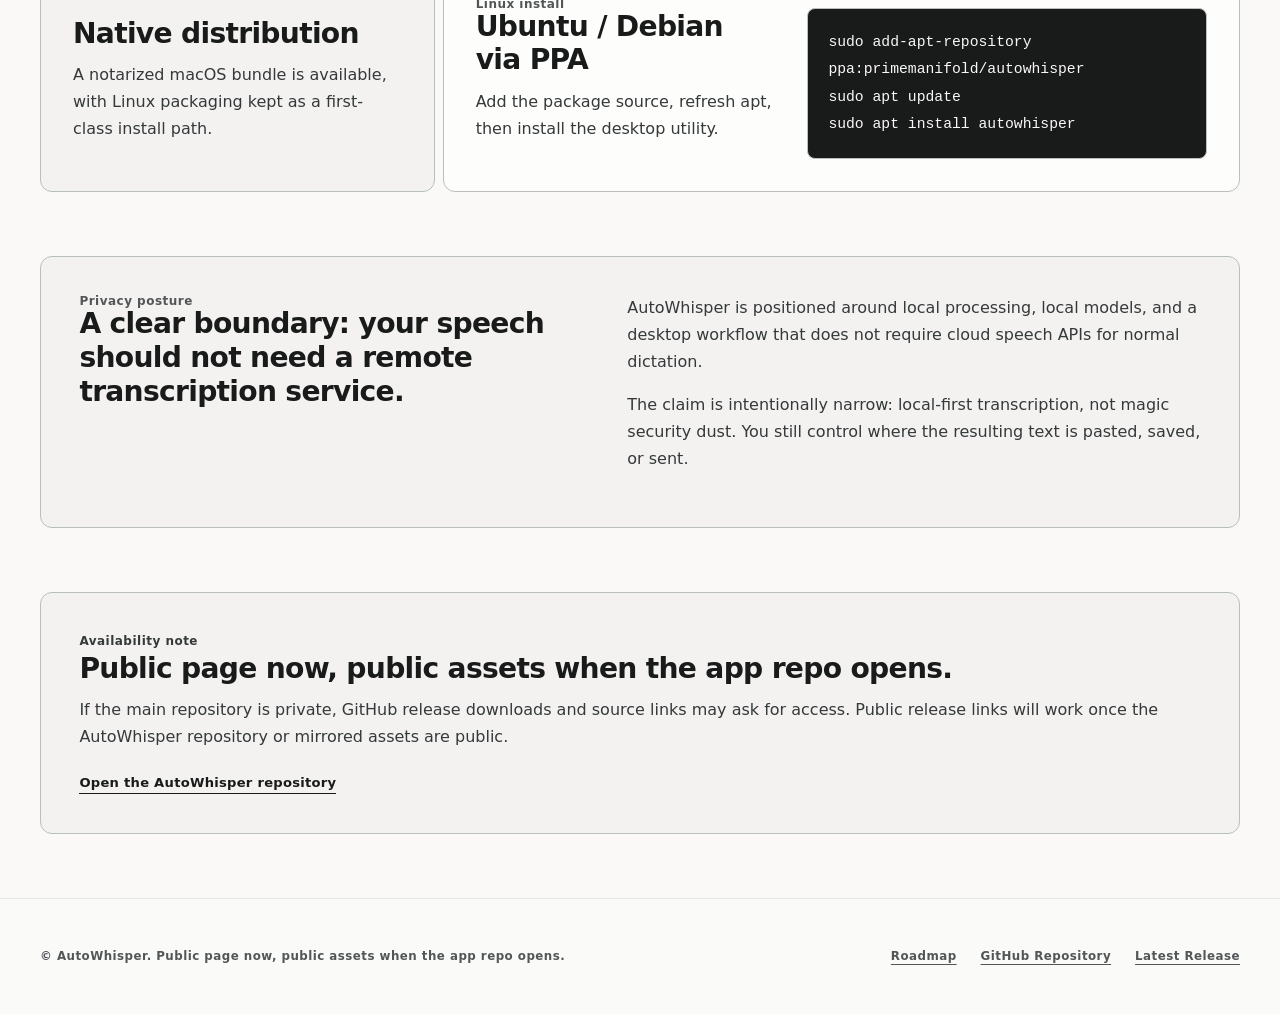
==== commit 5c22b4fb: "feat: add public roadmap page" ====
--- a/site/index.html
+++ b/site/index.html
@@ -17,6 +17,7 @@
         <a class="is-active" href="#download">Download</a>
         <a href="#linux">Linux</a>
         <a href="#privacy">Privacy</a>
+        <a href="roadmap.html">Roadmap</a>
         <a href="https://github.com/primemanifold/autowhisper">GitHub</a>
       </nav>
       <a class="nav-cta" href="https://github.com/primemanifold/autowhisper/releases/download/v0.7.0/AutoWhisper-macOS-v0.7.0.zip">Download for macOS</a>
@@ -116,6 +117,7 @@
     <div class="footer-shell">
       <span>© AutoWhisper. Public page now, public assets when the app repo opens.</span>
       <nav aria-label="Footer links">
+        <a href="roadmap.html">Roadmap</a>
         <a href="https://github.com/primemanifold/autowhisper">GitHub Repository</a>
         <a href="https://github.com/primemanifold/autowhisper/releases/latest">Latest Release</a>
       </nav>
--- a/site/styles.css
+++ b/site/styles.css
@@ -444,6 +444,199 @@
   text-underline-offset: 0.28rem;
 }
 
+.roadmap-intro {
+  display: flex;
+  max-width: 780px;
+  flex-direction: column;
+  align-items: flex-start;
+  gap: var(--stack-md);
+  margin-top: var(--stack-md);
+}
+
+.roadmap-intro h1 {
+  max-width: 18ch;
+  font-size: clamp(2.6rem, 6vw, 4.4rem);
+  text-align: left;
+}
+
+.roadmap-intro .lede {
+  text-align: left;
+}
+
+.roadmap-board {
+  display: grid;
+  grid-template-columns: repeat(3, minmax(0, 1fr));
+  gap: 8px;
+}
+
+.roadmap-column {
+  display: flex;
+  flex-direction: column;
+  gap: var(--stack-md);
+  border: 1px solid var(--outline);
+  border-radius: var(--radius-xl);
+  background: var(--surface-low);
+  padding: clamp(1.4rem, 3vw, 1.8rem);
+}
+
+.roadmap-column:first-child {
+  background: var(--surface);
+}
+
+.column-head {
+  display: flex;
+  flex-direction: column;
+  gap: 0.5rem;
+  padding-bottom: 1rem;
+  border-bottom: 1px solid var(--outline);
+}
+
+.column-head h2 {
+  margin-bottom: 0;
+  font-size: clamp(1.15rem, 1.6vw, 1.45rem);
+}
+
+.roadmap-list,
+.shipped-list {
+  display: flex;
+  flex-direction: column;
+  gap: 1.25rem;
+  margin: 0;
+  padding: 0;
+  list-style: none;
+}
+
+.roadmap-list li,
+.shipped-list li {
+  display: flex;
+  flex-direction: column;
+  gap: 0.4rem;
+}
+
+.roadmap-list h3,
+.shipped-list h3 {
+  margin: 0;
+  color: var(--text);
+  font-size: 1rem;
+  font-weight: 720;
+  letter-spacing: -0.015em;
+  line-height: 1.3;
+}
+
+.roadmap-list p,
+.shipped-list p {
+  margin: 0;
+  color: var(--muted);
+  font-size: 0.95rem;
+  line-height: 1.6;
+}
+
+.shipped-panel {
+  display: grid;
+  grid-template-columns: minmax(0, 0.9fr) minmax(0, 1fr);
+  gap: var(--stack-md);
+  border: 1px solid var(--outline);
+  border-radius: var(--radius-xl);
+  background: var(--surface-low);
+  padding: clamp(1.5rem, 4vw, 2.4rem);
+}
+
+.shipped-intro h2 {
+  margin-bottom: 0;
+}
+
+.shipped-list code {
+  border: 1px solid var(--outline);
+  border-radius: var(--radius-sm);
+  background: var(--surface);
+  color: var(--text);
+  padding: 0.1rem 0.35rem;
+}
+
+.request-panel {
+  display: grid;
+  grid-template-columns: minmax(0, 0.9fr) minmax(0, 1fr);
+  gap: var(--stack-md);
+  border: 1px solid var(--outline);
+  border-radius: var(--radius-xl);
+  background: var(--surface);
+  padding: clamp(1.5rem, 4vw, 2.4rem);
+}
+
+.request-intro {
+  display: flex;
+  flex-direction: column;
+  gap: var(--stack-sm);
+}
+
+.request-intro h2 {
+  margin-bottom: 0;
+}
+
+.request-intro p {
+  margin: 0;
+  color: var(--muted);
+  line-height: 1.65;
+}
+
+.request-form {
+  display: flex;
+  flex-direction: column;
+  gap: 1.1rem;
+}
+
+.field {
+  display: flex;
+  flex-direction: column;
+  gap: 0.45rem;
+}
+
+.field label {
+  color: var(--text);
+  font-size: 0.78rem;
+  font-weight: 800;
+  letter-spacing: 0.06em;
+  text-transform: uppercase;
+}
+
+.field input,
+.field textarea {
+  width: 100%;
+  border: 1px solid var(--outline);
+  border-radius: var(--radius-md);
+  background: var(--surface-low);
+  color: var(--text);
+  font-family: inherit;
+  font-size: 1rem;
+  line-height: 1.5;
+  padding: 0.7rem 0.85rem;
+  transition: border-color 180ms cubic-bezier(0.22, 1, 0.36, 1), background-color 180ms cubic-bezier(0.22, 1, 0.36, 1);
+}
+
+.field textarea {
+  min-height: 8rem;
+  resize: vertical;
+}
+
+.field input:hover,
+.field textarea:hover {
+  border-color: var(--outline-strong);
+}
+
+.field input:focus-visible,
+.field textarea:focus-visible {
+  outline: 3px solid var(--outline-strong);
+  outline-offset: 2px;
+  border-color: var(--outline-strong);
+  background: var(--surface);
+}
+
+.request-form .button {
+  align-self: flex-start;
+  min-height: 3rem;
+  padding-inline: 1.6rem;
+}
+
 @media (prefers-reduced-motion: reduce) {
   *,
   *::before,
@@ -461,7 +654,10 @@
 
   .bento,
   .privacy-panel,
-  .command-tile {
+  .command-tile,
+  .roadmap-board,
+  .shipped-panel,
+  .request-panel {
     grid-template-columns: 1fr;
   }
 
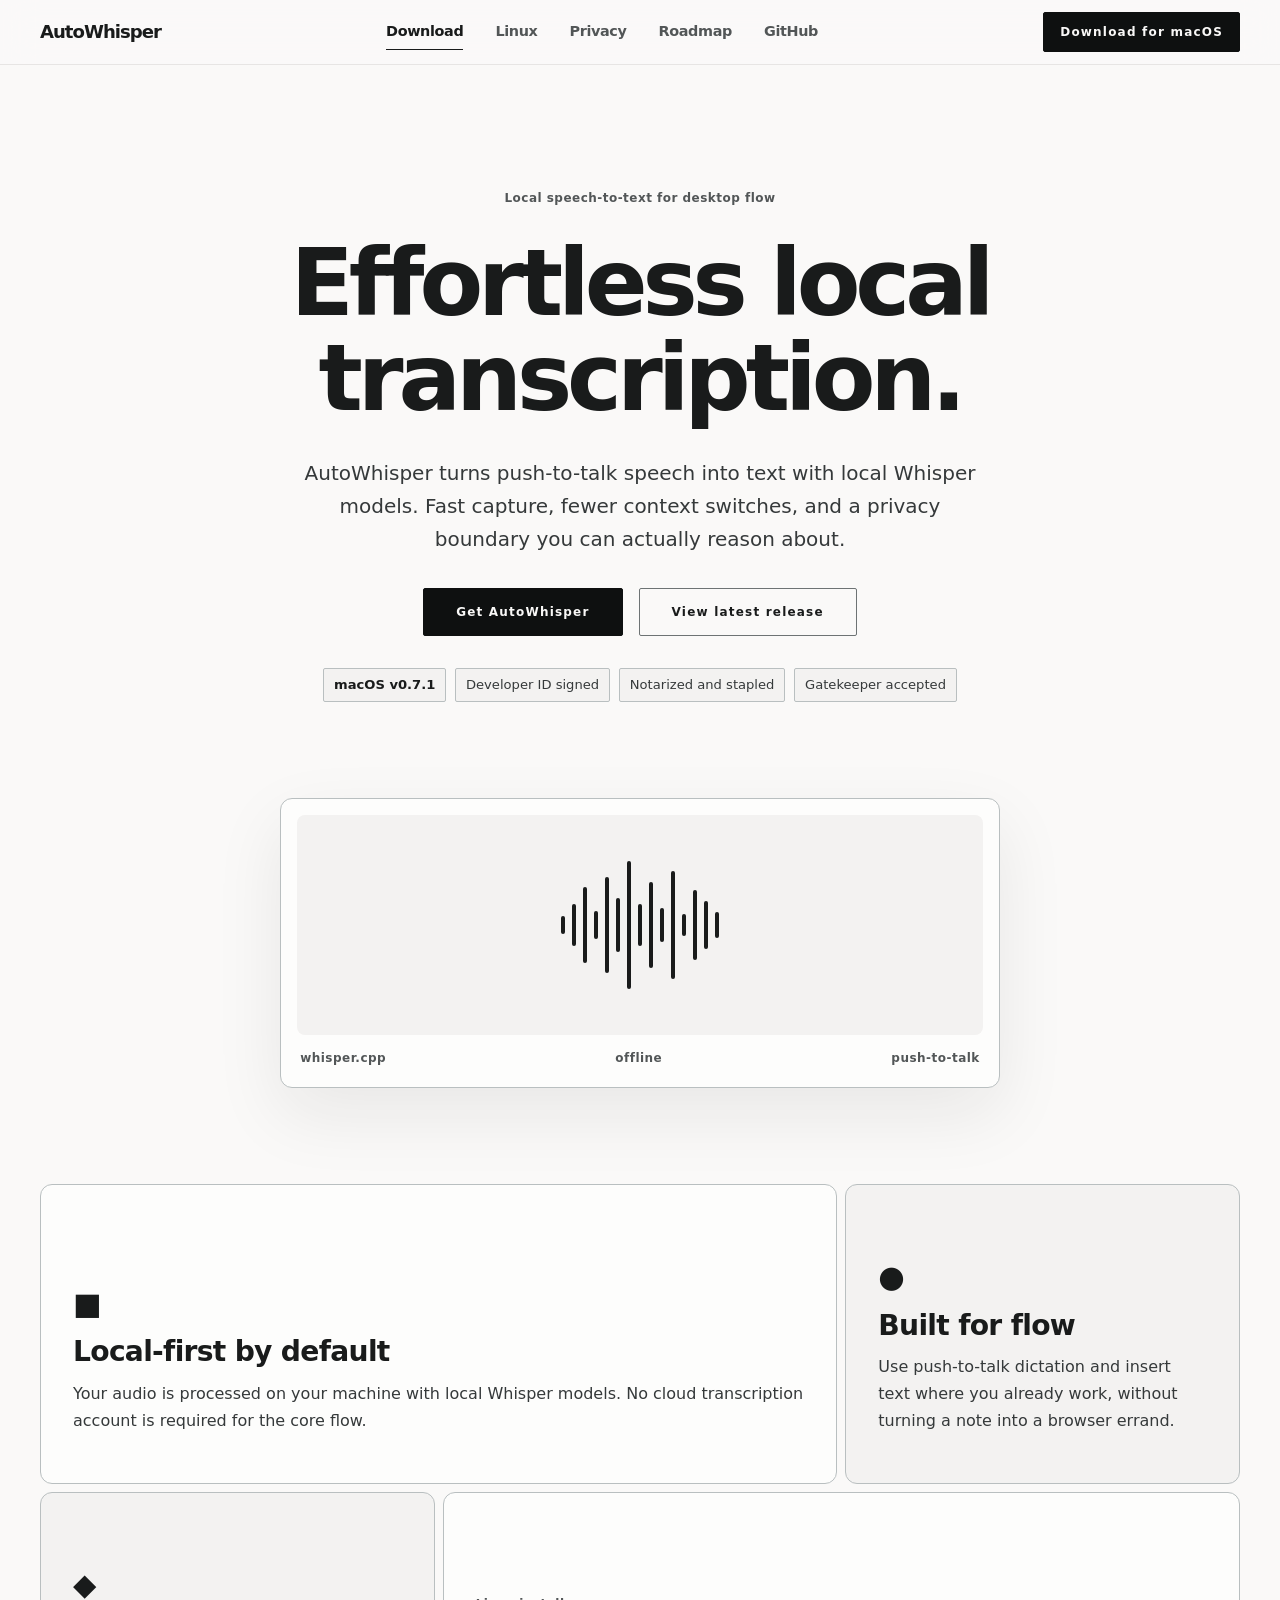
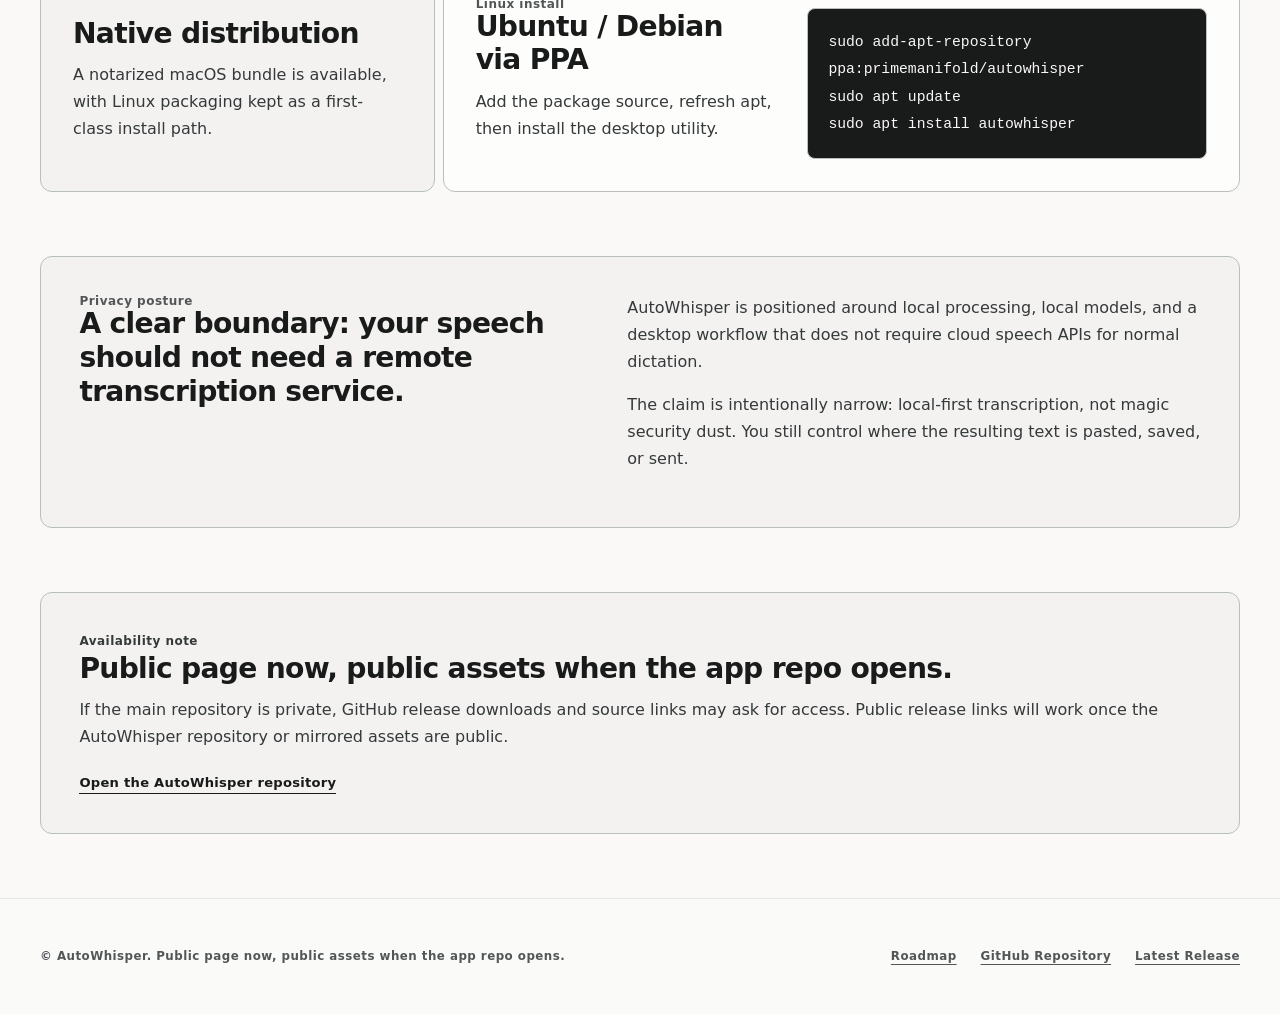
==== commit 968274c7: "chore: point macOS download to 0.7.1" ====
--- a/site/index.html
+++ b/site/index.html
@@ -20,7 +20,7 @@
         <a href="roadmap.html">Roadmap</a>
         <a href="https://github.com/primemanifold/autowhisper">GitHub</a>
       </nav>
-      <a class="nav-cta" href="https://github.com/primemanifold/autowhisper/releases/download/v0.7.0/AutoWhisper-macOS-v0.7.0.zip">Download for macOS</a>
+      <a class="nav-cta" href="https://github.com/primemanifold/autowhisper/releases/download/v0.7.1/AutoWhisper-macOS-v0.7.1.zip">Download for macOS</a>
     </div>
   </header>
 
@@ -33,11 +33,11 @@
         Fast capture, fewer context switches, and a privacy boundary you can actually reason about.
       </p>
       <div class="hero-actions" id="download">
-        <a class="button button-primary" href="https://github.com/primemanifold/autowhisper/releases/download/v0.7.0/AutoWhisper-macOS-v0.7.0.zip">Get AutoWhisper</a>
+        <a class="button button-primary" href="https://github.com/primemanifold/autowhisper/releases/download/v0.7.1/AutoWhisper-macOS-v0.7.1.zip">Get AutoWhisper</a>
         <a class="button button-secondary" href="https://github.com/primemanifold/autowhisper/releases/latest">View latest release</a>
       </div>
       <ul class="release-list" aria-label="macOS release details">
-        <li><strong>macOS v0.7.0</strong></li>
+        <li><strong>macOS v0.7.1</strong></li>
         <li>Developer ID signed</li>
         <li>Notarized and stapled</li>
         <li>Gatekeeper accepted</li>
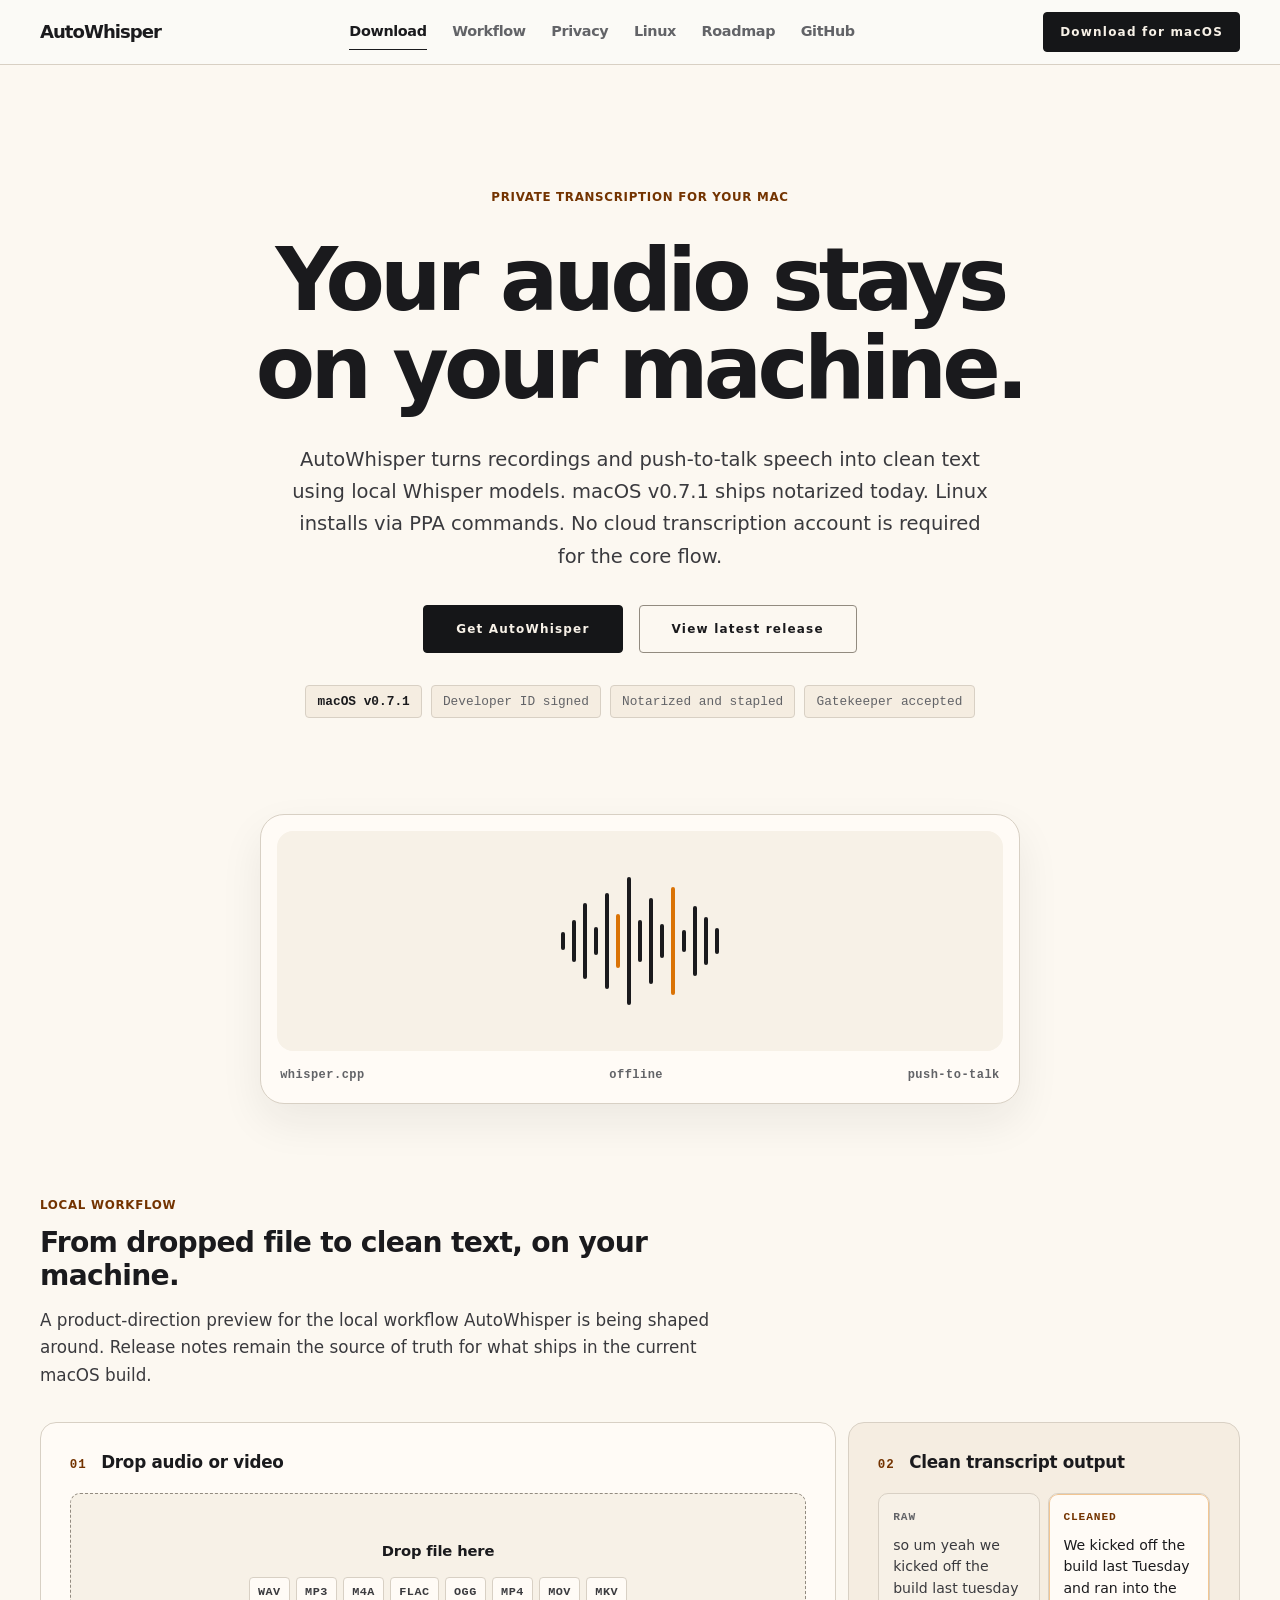
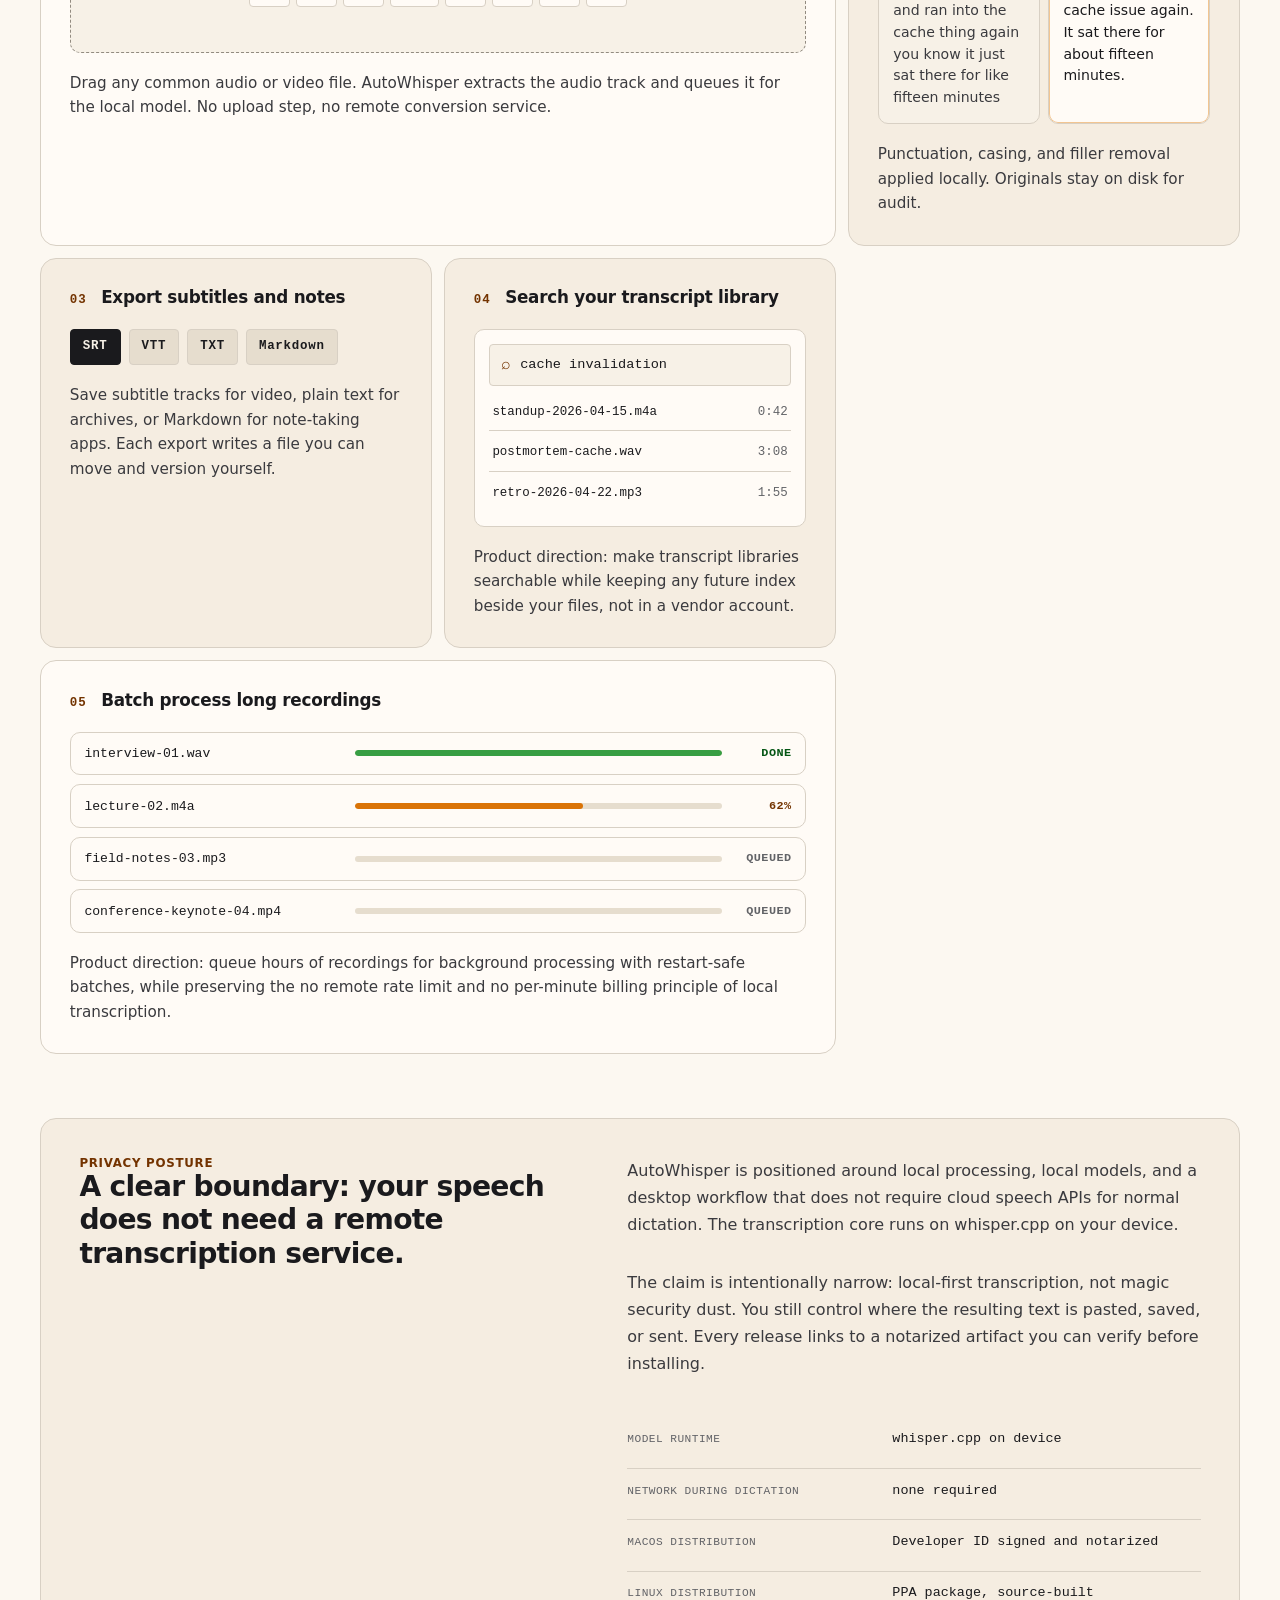
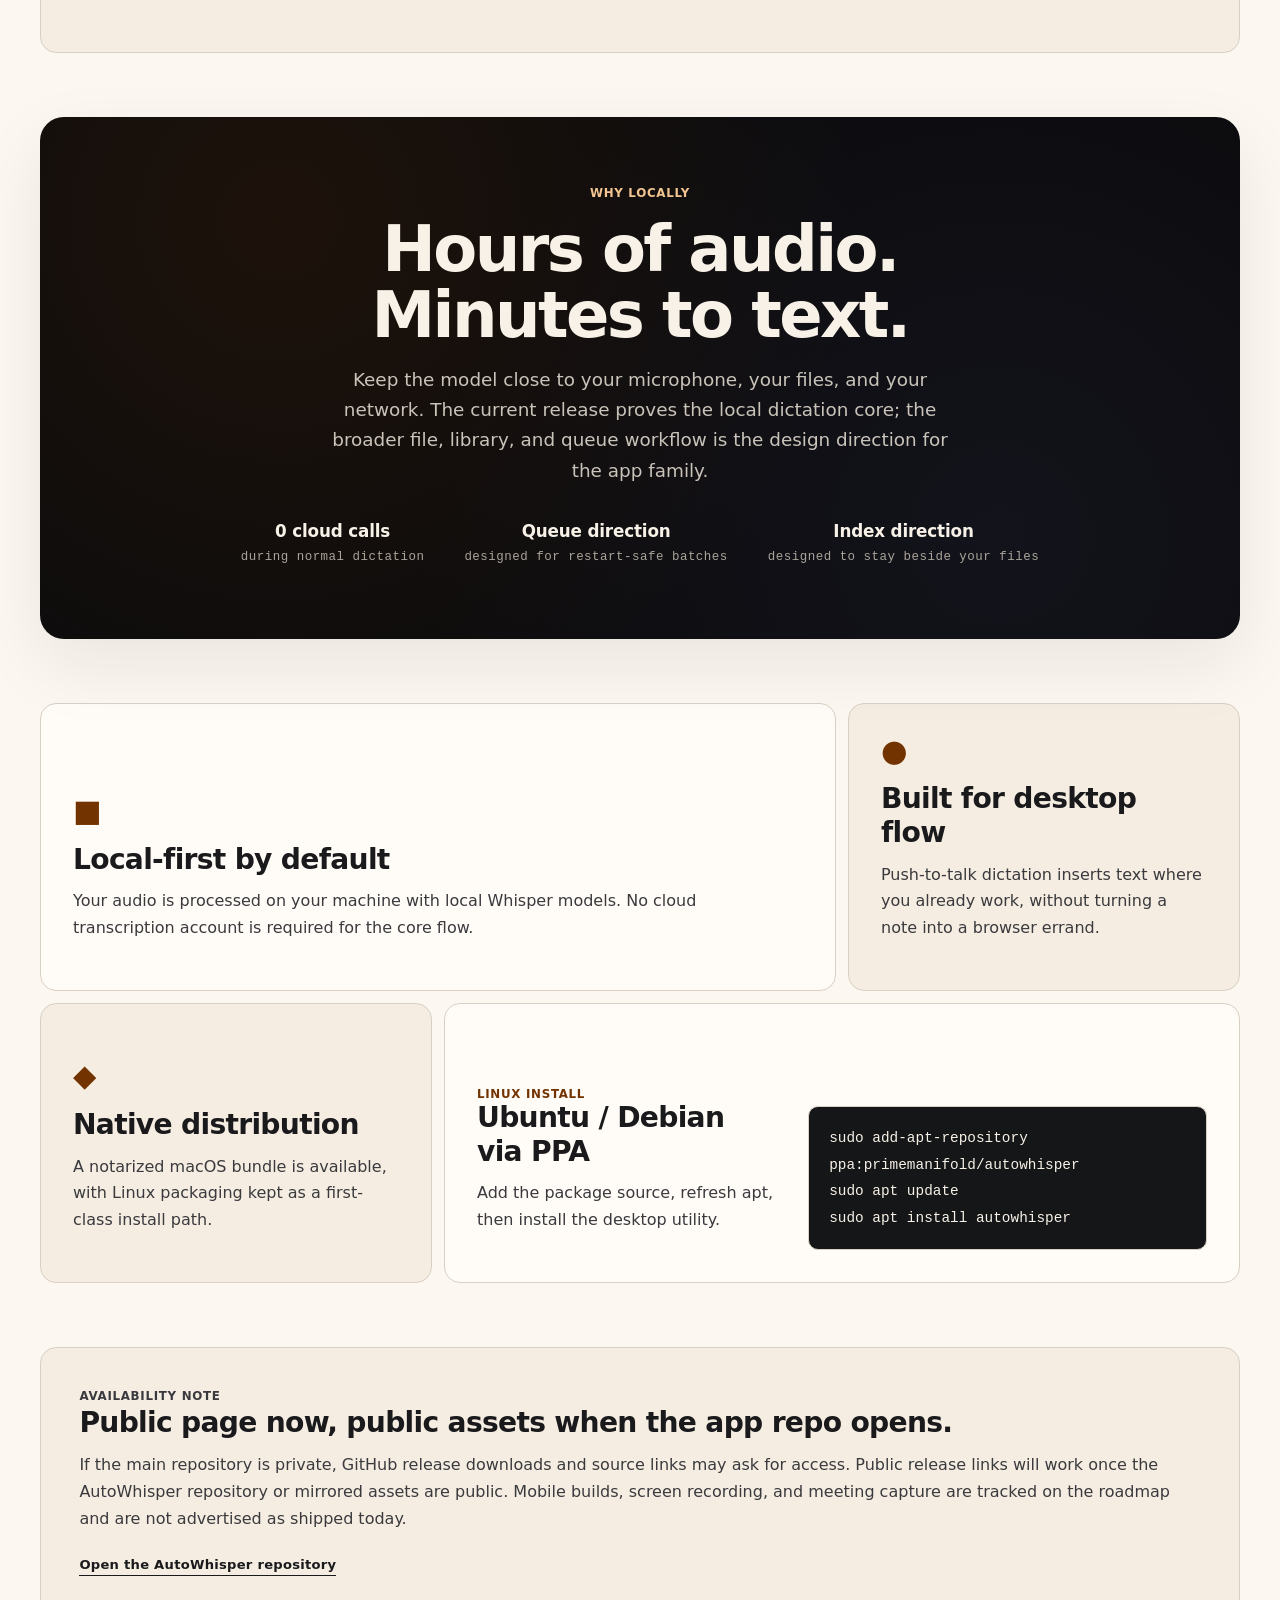
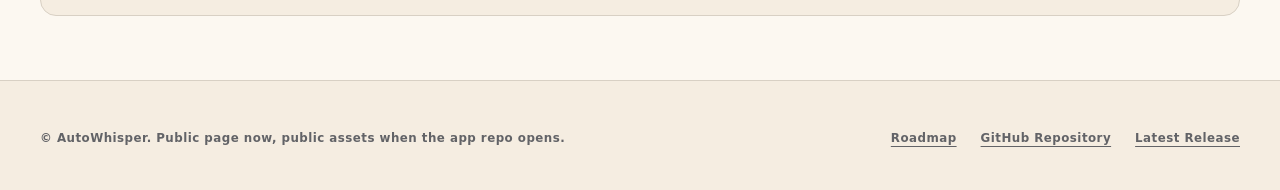
==== commit 0d35b9e6: "feat: refresh landing design system" ====
--- a/site/index.html
+++ b/site/index.html
@@ -3,8 +3,8 @@
 <head>
   <meta charset="utf-8">
   <meta name="viewport" content="width=device-width, initial-scale=1">
-  <meta name="description" content="AutoWhisper is a local-first desktop dictation app powered by whisper.cpp, with macOS downloads and Linux PPA install commands.">
-  <title>AutoWhisper | Local-first desktop dictation</title>
+  <meta name="description" content="AutoWhisper is a local-first desktop transcription app powered by whisper.cpp, with macOS downloads and Linux PPA install commands.">
+  <title>AutoWhisper | Local-first desktop transcription</title>
   <link rel="stylesheet" href="styles.css">
 </head>
 <body>
@@ -15,8 +15,9 @@
       <a class="brand" href="./" aria-label="AutoWhisper home">AutoWhisper</a>
       <nav class="nav-links" aria-label="Site links">
         <a class="is-active" href="#download">Download</a>
+        <a href="#workflow">Workflow</a>
+        <a href="#privacy">Privacy</a>
         <a href="#linux">Linux</a>
-        <a href="#privacy">Privacy</a>
         <a href="roadmap.html">Roadmap</a>
         <a href="https://github.com/primemanifold/autowhisper">GitHub</a>
       </nav>
@@ -26,17 +27,16 @@
 
   <main id="main" class="page-shell">
     <section class="hero" aria-labelledby="hero-title">
-      <p class="eyebrow">Local speech-to-text for desktop flow</p>
-      <h1 id="hero-title">Effortless local transcription.</h1>
+      <p class="eyebrow">Private transcription for your Mac</p>
+      <h1 id="hero-title">Your audio stays on your machine.</h1>
       <p class="lede">
-        AutoWhisper turns push-to-talk speech into text with local Whisper models.
-        Fast capture, fewer context switches, and a privacy boundary you can actually reason about.
+        AutoWhisper turns recordings and push-to-talk speech into clean text using local Whisper models. macOS v0.7.1 ships notarized today. Linux installs via PPA commands. No cloud transcription account is required for the core flow.
       </p>
       <div class="hero-actions" id="download">
         <a class="button button-primary" href="https://github.com/primemanifold/autowhisper/releases/download/v0.7.1/AutoWhisper-macOS-v0.7.1.zip">Get AutoWhisper</a>
         <a class="button button-secondary" href="https://github.com/primemanifold/autowhisper/releases/latest">View latest release</a>
       </div>
-      <ul class="release-list" aria-label="macOS release details">
+      <ul class="release-list proof-badges" aria-label="macOS release details">
         <li><strong>macOS v0.7.1</strong></li>
         <li>Developer ID signed</li>
         <li>Notarized and stapled</li>
@@ -46,7 +46,7 @@
 
     <section class="product-frame" aria-label="AutoWhisper local waveform preview">
       <div class="waveform-card">
-        <div class="waveform-stage" aria-hidden="true">
+        <div class="waveform-stage">
           <span></span><span></span><span></span><span></span><span></span>
           <span></span><span></span><span></span><span></span><span></span>
           <span></span><span></span><span></span><span></span><span></span>
@@ -59,7 +59,171 @@
       </div>
     </section>
 
-    <section class="bento" aria-label="Product qualities">
+    <section class="workflow-section" id="workflow" aria-labelledby="workflow-title">
+      <header class="workflow-header">
+        <p class="eyebrow">Local workflow</p>
+        <h2 id="workflow-title">From dropped file to clean text, on your machine.</h2>
+        <p class="workflow-lede">A product-direction preview for the local workflow AutoWhisper is being shaped around. Release notes remain the source of truth for what ships in the current macOS build.</p>
+      </header>
+
+      <div class="workflow-grid">
+        <article class="workflow-card workflow-card-wide">
+          <header class="workflow-card-head">
+            <p class="step-label">01</p>
+            <h3>Drop audio or video</h3>
+          </header>
+          <div class="format-dropzone">
+            <p class="dropzone-cue">Drop file here</p>
+            <ul class="format-list">
+              <li>WAV</li>
+              <li>MP3</li>
+              <li>M4A</li>
+              <li>FLAC</li>
+              <li>OGG</li>
+              <li>MP4</li>
+              <li>MOV</li>
+              <li>MKV</li>
+            </ul>
+          </div>
+          <p class="workflow-copy">Drag any common audio or video file. AutoWhisper extracts the audio track and queues it for the local model. No upload step, no remote conversion service.</p>
+        </article>
+
+        <article class="workflow-card">
+          <header class="workflow-card-head">
+            <p class="step-label">02</p>
+            <h3>Clean transcript output</h3>
+          </header>
+          <div class="transcript-compare">
+            <div class="transcript-side transcript-raw">
+              <p class="transcript-tag">Raw</p>
+              <p>so um yeah we kicked off the build last tuesday and ran into the cache thing again you know it just sat there for like fifteen minutes</p>
+            </div>
+            <div class="transcript-side transcript-clean">
+              <p class="transcript-tag">Cleaned</p>
+              <p>We kicked off the build last Tuesday and ran into the cache issue again. It sat there for about fifteen minutes.</p>
+            </div>
+          </div>
+          <p class="workflow-copy">Punctuation, casing, and filler removal applied locally. Originals stay on disk for audit.</p>
+        </article>
+
+        <article class="workflow-card">
+          <header class="workflow-card-head">
+            <p class="step-label">03</p>
+            <h3>Export subtitles and notes</h3>
+          </header>
+          <ul class="export-pills">
+            <li>SRT</li>
+            <li>VTT</li>
+            <li>TXT</li>
+            <li>Markdown</li>
+          </ul>
+          <p class="workflow-copy">Save subtitle tracks for video, plain text for archives, or Markdown for note-taking apps. Each export writes a file you can move and version yourself.</p>
+        </article>
+
+        <article class="workflow-card">
+          <header class="workflow-card-head">
+            <p class="step-label">04</p>
+            <h3>Search your transcript library</h3>
+          </header>
+          <div class="library-search">
+            <div class="search-bar">
+              <span class="search-icon">⌕</span>
+              <span class="search-query">cache invalidation</span>
+            </div>
+            <ul class="search-results">
+              <li>
+                <span class="result-name">standup-2026-04-15.m4a</span>
+                <span class="result-time">0:42</span>
+              </li>
+              <li>
+                <span class="result-name">postmortem-cache.wav</span>
+                <span class="result-time">3:08</span>
+              </li>
+              <li>
+                <span class="result-name">retro-2026-04-22.mp3</span>
+                <span class="result-time">1:55</span>
+              </li>
+            </ul>
+          </div>
+          <p class="workflow-copy">Product direction: make transcript libraries searchable while keeping any future index beside your files, not in a vendor account.</p>
+        </article>
+
+        <article class="workflow-card workflow-card-wide">
+          <header class="workflow-card-head">
+            <p class="step-label">05</p>
+            <h3>Batch process long recordings</h3>
+          </header>
+          <ul class="batch-queue">
+            <li class="queue-item is-done">
+              <span class="queue-name">interview-01.wav</span>
+              <span class="queue-meter"><span class="queue-fill queue-fill-full"></span></span>
+              <span class="queue-state">done</span>
+            </li>
+            <li class="queue-item is-running">
+              <span class="queue-name">lecture-02.m4a</span>
+              <span class="queue-meter"><span class="queue-fill queue-fill-active"></span></span>
+              <span class="queue-state">62%</span>
+            </li>
+            <li class="queue-item is-pending">
+              <span class="queue-name">field-notes-03.mp3</span>
+              <span class="queue-meter"><span class="queue-fill queue-fill-empty"></span></span>
+              <span class="queue-state">queued</span>
+            </li>
+            <li class="queue-item is-pending">
+              <span class="queue-name">conference-keynote-04.mp4</span>
+              <span class="queue-meter"><span class="queue-fill queue-fill-empty"></span></span>
+              <span class="queue-state">queued</span>
+            </li>
+          </ul>
+          <p class="workflow-copy">Product direction: queue hours of recordings for background processing with restart-safe batches, while preserving the no remote rate limit and no per-minute billing principle of local transcription.</p>
+        </article>
+      </div>
+    </section>
+
+    <section class="privacy-panel" id="privacy" aria-labelledby="privacy-title">
+      <div>
+        <p class="eyebrow">Privacy posture</p>
+        <h2 id="privacy-title">A clear boundary: your speech does not need a remote transcription service.</h2>
+      </div>
+      <div class="privacy-copy">
+        <p>
+          AutoWhisper is positioned around local processing, local models, and a desktop workflow that does not require cloud speech APIs for normal dictation. The transcription core runs on whisper.cpp on your device.
+        </p>
+        <p>
+          The claim is intentionally narrow: local-first transcription, not magic security dust. You still control where the resulting text is pasted, saved, or sent. Every release links to a notarized artifact you can verify before installing.
+        </p>
+        <ul class="evidence-list">
+          <li><span class="evidence-key">Model runtime</span><span class="evidence-value">whisper.cpp on device</span></li>
+          <li><span class="evidence-key">Network during dictation</span><span class="evidence-value">none required</span></li>
+          <li><span class="evidence-key">macOS distribution</span><span class="evidence-value">Developer ID signed and notarized</span></li>
+          <li><span class="evidence-key">Linux distribution</span><span class="evidence-value">PPA package, source-built</span></li>
+        </ul>
+      </div>
+    </section>
+
+    <section class="contrast-section" aria-labelledby="contrast-title">
+      <p class="eyebrow contrast-eyebrow">Why locally</p>
+      <h2 id="contrast-title">Hours of audio. Minutes to text.</h2>
+        <p class="contrast-lede">
+        Keep the model close to your microphone, your files, and your network. The current release proves the local dictation core; the broader file, library, and queue workflow is the design direction for the app family.
+      </p>
+      <ul class="contrast-stats" aria-label="Local-first product direction">
+        <li>
+          <strong>0 cloud calls</strong>
+          <span>during normal dictation</span>
+        </li>
+        <li>
+          <strong>Queue direction</strong>
+          <span>designed for restart-safe batches</span>
+        </li>
+        <li>
+          <strong>Index direction</strong>
+          <span>designed to stay beside your files</span>
+        </li>
+      </ul>
+    </section>
+
+    <section class="bento" aria-label="Distribution and install paths">
       <article class="tile tile-wide">
         <p class="tile-icon" aria-hidden="true">■</p>
         <h2>Local-first by default</h2>
@@ -67,8 +231,8 @@
       </article>
       <article class="tile">
         <p class="tile-icon" aria-hidden="true">●</p>
-        <h2>Built for flow</h2>
-        <p>Use push-to-talk dictation and insert text where you already work, without turning a note into a browser errand.</p>
+        <h2>Built for desktop flow</h2>
+        <p>Push-to-talk dictation inserts text where you already work, without turning a note into a browser errand.</p>
       </article>
       <article class="tile">
         <p class="tile-icon" aria-hidden="true">◆</p>
@@ -87,27 +251,12 @@
       </article>
     </section>
 
-    <section class="privacy-panel" id="privacy" aria-labelledby="privacy-title">
-      <div>
-        <p class="eyebrow">Privacy posture</p>
-        <h2 id="privacy-title">A clear boundary: your speech should not need a remote transcription service.</h2>
-      </div>
-      <div class="privacy-copy">
-        <p>
-          AutoWhisper is positioned around local processing, local models, and a desktop workflow that does not require cloud speech APIs for normal dictation.
-        </p>
-        <p>
-          The claim is intentionally narrow: local-first transcription, not magic security dust. You still control where the resulting text is pasted, saved, or sent.
-        </p>
-      </div>
-    </section>
-
     <section class="notice" aria-labelledby="availability-title">
       <p class="eyebrow">Availability note</p>
       <h2 id="availability-title">Public page now, public assets when the app repo opens.</h2>
       <p>
         If the main repository is private, GitHub release downloads and source links may ask for access.
-        Public release links will work once the AutoWhisper repository or mirrored assets are public.
+        Public release links will work once the AutoWhisper repository or mirrored assets are public. Mobile builds, screen recording, and meeting capture are tracked on the roadmap and are not advertised as shipped today.
       </p>
       <a class="text-link" href="https://github.com/primemanifold/autowhisper">Open the AutoWhisper repository</a>
     </section>
--- a/site/styles.css
+++ b/site/styles.css
@@ -1,40 +1,62 @@
 :root {
   color-scheme: light;
-  --background: #faf9f9;
-  --surface: #fefdfd;
-  --surface-low: #f4f3f3;
-  --surface-mid: #efeded;
-  --surface-high: #e9e8e8;
-  --text: #1b1c1c;
-  --muted: #373a3b;
-  --quiet: #5f6363;
-  --outline: #c4c7c7;
-  --outline-strong: #747878;
-  --inverse: #111111;
-  --on-inverse: #fbfafa;
-  --background: oklch(98.2% 0.002 80);
-  --surface: oklch(99.4% 0.001 80);
-  --surface-low: oklch(96.2% 0.002 80);
-  --surface-mid: oklch(93.8% 0.003 80);
-  --surface-high: oklch(91.8% 0.003 80);
-  --text: oklch(22% 0.004 200);
-  --muted: oklch(34% 0.006 210);
-  --quiet: oklch(45% 0.006 210);
-  --outline: oklch(80% 0.006 210);
-  --outline-strong: oklch(55% 0.007 210);
-  --inverse: oklch(17% 0.003 200);
-  --on-inverse: oklch(98% 0.002 80);
-  --shadow: 0 26px 70px rgb(27 28 28 / 8%);
-  --radius-sm: 0.125rem;
-  --radius-md: 0.25rem;
-  --radius-lg: 0.5rem;
-  --radius-xl: 0.75rem;
+  --background: #fbfaf7;
+  --paper: #f6f2ea;
+  --paper-deep: #f0ebde;
+  --muted: #ebe6dc;
+  --surface: #fefdfb;
+  --surface-low: #f4f0e7;
+  --surface-mid: #ece6d9;
+  --surface-high: #e1dac9;
+  --text: #18181b;
+  --text-muted: #3f3f46;
+  --quiet: #71717a;
+  --outline: #e7e2d8;
+  --outline-strong: #b8b2a4;
+  --inverse: #18181b;
+  --inverse-deep: #0f0f12;
+  --on-inverse: #f6f2ea;
+  --accent-warm: #d97706;
+  --accent-warm-text: #92400e;
+  --accent-warm-soft: #f5d29a;
+  --success: #16a34a;
+  --success-text: #166534;
+  --background: oklch(98% 0.01 80);
+  --paper: oklch(95% 0.018 78);
+  --paper-deep: oklch(93% 0.022 78);
+  --muted: oklch(90% 0.022 78);
+  --surface: oklch(99% 0.008 80);
+  --surface-low: oklch(96% 0.015 78);
+  --surface-mid: oklch(92% 0.022 78);
+  --surface-high: oklch(88% 0.025 78);
+  --text: oklch(22% 0.005 280);
+  --text-muted: oklch(35% 0.006 280);
+  --quiet: oklch(50% 0.006 280);
+  --outline: oklch(86% 0.018 78);
+  --outline-strong: oklch(64% 0.018 78);
+  --inverse: oklch(20% 0.005 280);
+  --inverse-deep: oklch(15% 0.005 280);
+  --on-inverse: oklch(96% 0.015 78);
+  --accent-warm: oklch(66% 0.16 56);
+  --accent-warm-text: oklch(40% 0.11 55);
+  --accent-warm-soft: oklch(85% 0.085 70);
+  --success: oklch(62% 0.16 145);
+  --success-text: oklch(39% 0.12 145);
+  --shadow-sm: 0 6px 18px rgb(24 24 27 / 5%);
+  --shadow-md: 0 18px 44px rgb(24 24 27 / 7%);
+  --shadow-lg: 0 26px 70px rgb(24 24 27 / 8%);
+  --radius-sm: 4px;
+  --radius-md: 10px;
+  --radius-lg: 16px;
+  --radius-xl: 24px;
   --container: 1200px;
   --gutter: 32px;
+  --stack-xs: 8px;
   --stack-sm: 16px;
   --stack-md: 32px;
   --stack-lg: 64px;
   --font: Inter, ui-sans-serif, system-ui, -apple-system, BlinkMacSystemFont, "Segoe UI", sans-serif;
+  --mono: ui-monospace, "SFMono-Regular", Menlo, Consolas, monospace;
 }
 
 * {
@@ -72,9 +94,10 @@
 }
 
 .skip-link:focus,
-a:focus-visible {
+a:focus-visible,
+button:focus-visible {
   top: 0.75rem;
-  outline: 3px solid var(--outline-strong);
+  outline: 3px solid var(--accent-warm);
   outline-offset: 3px;
 }
 
@@ -82,8 +105,8 @@
   position: fixed;
   z-index: 50;
   inset: 0 0 auto;
-  border-bottom: 1px solid #e7e5e4;
-  background: rgb(250 249 249 / 82%);
+  border-bottom: 1px solid var(--outline);
+  background: rgb(251 250 247 / 82%);
   backdrop-filter: blur(16px);
 }
 
@@ -112,7 +135,7 @@
 .nav-links {
   display: flex;
   align-items: center;
-  gap: 2rem;
+  gap: 1.6rem;
   color: var(--quiet);
   font-size: 0.9rem;
   font-weight: 650;
@@ -184,7 +207,7 @@
 
 .hero {
   display: flex;
-  max-width: 780px;
+  max-width: 820px;
   flex-direction: column;
   align-items: center;
   gap: var(--stack-md);
@@ -194,11 +217,12 @@
 
 .eyebrow {
   margin: 0;
-  color: var(--quiet);
-  font-size: 0.75rem;
+  color: var(--accent-warm-text);
+  font-size: 0.74rem;
   font-weight: 800;
-  letter-spacing: 0.04em;
+  letter-spacing: 0.06em;
   line-height: 1;
+  text-transform: uppercase;
 }
 
 h1,
@@ -208,9 +232,9 @@
 }
 
 h1 {
-  max-width: 12ch;
+  max-width: 14ch;
   margin-bottom: 0;
-  font-size: clamp(3.25rem, 8vw, 5.8rem);
+  font-size: clamp(3rem, 7.4vw, 5.4rem);
   font-weight: 760;
   letter-spacing: -0.055em;
   line-height: 1.02;
@@ -224,11 +248,19 @@
   line-height: 1.2;
 }
 
+h3 {
+  margin: 0;
+  font-size: 1.05rem;
+  font-weight: 720;
+  letter-spacing: -0.015em;
+  line-height: 1.3;
+}
+
 .lede {
-  max-width: 680px;
+  max-width: 700px;
   margin-bottom: 0;
-  color: var(--muted);
-  font-size: clamp(1.08rem, 2vw, 1.25rem);
+  color: var(--text-muted);
+  font-size: clamp(1.08rem, 2vw, 1.22rem);
   line-height: 1.65;
 }
 
@@ -244,7 +276,8 @@
   padding-inline: 2rem;
 }
 
-.release-list {
+.release-list,
+.proof-badges {
   display: flex;
   flex-wrap: wrap;
   justify-content: center;
@@ -254,17 +287,20 @@
   list-style: none;
 }
 
-.release-list li {
+.release-list li,
+.proof-badges li {
   border: 1px solid var(--outline);
   border-radius: var(--radius-sm);
-  background: var(--surface-low);
-  color: var(--muted);
-  font-size: 0.82rem;
+  background: var(--paper);
+  color: var(--quiet);
+  font-family: var(--mono);
+  font-size: 0.8rem;
   line-height: 1.25;
-  padding: 0.48rem 0.62rem;
-}
-
-.release-list strong {
+  padding: 0.48rem 0.7rem;
+}
+
+.release-list strong,
+.proof-badges strong {
   color: var(--text);
 }
 
@@ -276,11 +312,11 @@
 }
 
 .waveform-card {
-  width: min(100%, 720px);
+  width: min(100%, 760px);
   border: 1px solid var(--outline);
   border-radius: var(--radius-xl);
   background: var(--surface);
-  box-shadow: var(--shadow);
+  box-shadow: var(--shadow-md);
   padding: 1rem;
 }
 
@@ -305,12 +341,12 @@
 .waveform-stage span:nth-child(3) { height: 76px; }
 .waveform-stage span:nth-child(4) { height: 28px; }
 .waveform-stage span:nth-child(5) { height: 96px; }
-.waveform-stage span:nth-child(6) { height: 54px; }
+.waveform-stage span:nth-child(6) { height: 54px; background: var(--accent-warm); }
 .waveform-stage span:nth-child(7) { height: 128px; }
 .waveform-stage span:nth-child(8) { height: 42px; }
 .waveform-stage span:nth-child(9) { height: 86px; }
 .waveform-stage span:nth-child(10) { height: 34px; }
-.waveform-stage span:nth-child(11) { height: 108px; }
+.waveform-stage span:nth-child(11) { height: 108px; background: var(--accent-warm); }
 .waveform-stage span:nth-child(12) { height: 22px; }
 .waveform-stage span:nth-child(13) { height: 70px; }
 .waveform-stage span:nth-child(14) { height: 48px; }
@@ -323,28 +359,452 @@
   gap: 0.75rem;
   padding: 0.9rem 0.2rem 0.15rem;
   color: var(--quiet);
+  font-family: var(--mono);
   font-size: 0.75rem;
-  font-weight: 780;
+  font-weight: 600;
+  letter-spacing: 0.04em;
+}
+
+.workflow-section {
+  display: flex;
+  flex-direction: column;
+  gap: var(--stack-md);
+}
+
+.workflow-header {
+  display: flex;
+  max-width: 720px;
+  flex-direction: column;
+  gap: 0.85rem;
+}
+
+.workflow-header h2 {
+  margin: 0;
+}
+
+.workflow-lede {
+  margin: 0;
+  color: var(--text-muted);
+  font-size: 1.05rem;
+  line-height: 1.65;
+}
+
+.workflow-grid {
+  display: grid;
+  grid-template-columns: repeat(3, minmax(0, 1fr));
+  gap: 12px;
+}
+
+.workflow-card {
+  display: flex;
+  flex-direction: column;
+  gap: 1.1rem;
+  border: 1px solid var(--outline);
+  border-radius: var(--radius-lg);
+  background: var(--paper);
+  padding: clamp(1.4rem, 2.6vw, 1.8rem);
+  min-height: 320px;
+}
+
+.workflow-card-wide {
+  grid-column: span 2;
+  background: var(--surface);
+}
+
+.workflow-card-head {
+  display: flex;
+  align-items: baseline;
+  gap: 0.9rem;
+}
+
+.step-label {
+  margin: 0;
+  color: var(--accent-warm-text);
+  font-family: var(--mono);
+  font-size: 0.78rem;
+  font-weight: 700;
+  letter-spacing: 0.08em;
+}
+
+.workflow-copy {
+  margin: 0;
+  color: var(--text-muted);
+  font-size: 0.95rem;
+  line-height: 1.62;
+}
+
+.format-dropzone {
+  display: flex;
+  flex-direction: column;
+  align-items: center;
+  justify-content: center;
+  gap: 0.9rem;
+  border: 1.5px dashed var(--outline-strong);
+  border-radius: var(--radius-md);
+  background: var(--surface-low);
+  padding: 1.4rem 1rem;
+  min-height: 160px;
+  text-align: center;
+}
+
+.dropzone-cue {
+  margin: 0;
+  color: var(--text);
+  font-size: 0.92rem;
+  font-weight: 700;
+  letter-spacing: -0.01em;
+}
+
+.format-list {
+  display: flex;
+  flex-wrap: wrap;
+  justify-content: center;
+  gap: 0.4rem;
+  margin: 0;
+  padding: 0;
+  list-style: none;
+}
+
+.format-list li {
+  border: 1px solid var(--outline);
+  border-radius: var(--radius-sm);
+  background: var(--surface);
+  color: var(--text-muted);
+  font-family: var(--mono);
+  font-size: 0.74rem;
+  font-weight: 600;
+  letter-spacing: 0.04em;
+  padding: 0.28rem 0.5rem;
+}
+
+.transcript-compare {
+  display: grid;
+  grid-template-columns: 1fr 1fr;
+  gap: 8px;
+}
+
+.transcript-side {
+  display: flex;
+  flex-direction: column;
+  gap: 0.5rem;
+  border: 1px solid var(--outline);
+  border-radius: var(--radius-md);
+  background: var(--surface);
+  padding: 0.9rem;
+  min-height: 160px;
+}
+
+.transcript-raw {
+  background: var(--surface-low);
+}
+
+.transcript-clean {
+  background: var(--surface);
+  box-shadow: inset 0 0 0 1px var(--accent-warm-soft);
+}
+
+.transcript-tag {
+  margin: 0;
+  color: var(--quiet);
+  font-family: var(--mono);
+  font-size: 0.7rem;
+  font-weight: 700;
+  letter-spacing: 0.08em;
+  text-transform: uppercase;
+}
+
+.transcript-clean .transcript-tag {
+  color: var(--accent-warm-text);
+}
+
+.transcript-side > p:last-child {
+  margin: 0;
+  color: var(--text);
+  font-size: 0.88rem;
+  line-height: 1.55;
+}
+
+.transcript-raw > p:last-child {
+  color: var(--text-muted);
+}
+
+.export-pills {
+  display: flex;
+  flex-wrap: wrap;
+  gap: 0.5rem;
+  margin: 0;
+  padding: 0;
+  list-style: none;
+}
+
+.export-pills li {
+  border: 1px solid var(--outline);
+  border-radius: var(--radius-sm);
+  background: var(--muted);
+  color: var(--text);
+  font-family: var(--mono);
+  font-size: 0.78rem;
+  font-weight: 700;
+  letter-spacing: 0.06em;
+  padding: 0.45rem 0.75rem;
+}
+
+.export-pills li:first-child {
+  background: var(--text);
+  color: var(--on-inverse);
+  border-color: var(--text);
+}
+
+.library-search {
+  display: flex;
+  flex-direction: column;
+  gap: 0.6rem;
+  border: 1px solid var(--outline);
+  border-radius: var(--radius-md);
+  background: var(--surface);
+  padding: 0.9rem;
+}
+
+.search-bar {
+  display: flex;
+  align-items: center;
+  gap: 0.55rem;
+  border: 1px solid var(--outline);
+  border-radius: var(--radius-sm);
+  background: var(--surface-low);
+  padding: 0.55rem 0.7rem;
+  color: var(--text);
+  font-family: var(--mono);
+  font-size: 0.85rem;
+}
+
+.search-icon {
+  color: var(--accent-warm-text);
+  font-size: 1rem;
+  line-height: 1;
+}
+
+.search-query {
+  color: var(--text);
+}
+
+.search-results {
+  display: flex;
+  flex-direction: column;
+  gap: 0.35rem;
+  margin: 0;
+  padding: 0;
+  list-style: none;
+}
+
+.search-results li {
+  display: flex;
+  align-items: center;
+  justify-content: space-between;
+  gap: 0.5rem;
+  border-bottom: 1px solid var(--outline);
+  padding: 0.45rem 0.2rem;
+  font-family: var(--mono);
+  font-size: 0.78rem;
+  color: var(--text-muted);
+}
+
+.search-results li:last-child {
+  border-bottom: 0;
+}
+
+.result-name {
+  color: var(--text);
+  overflow: hidden;
+  text-overflow: ellipsis;
+  white-space: nowrap;
+}
+
+.result-time {
+  color: var(--quiet);
+  font-variant-numeric: tabular-nums;
+}
+
+.batch-queue {
+  display: flex;
+  flex-direction: column;
+  gap: 0.55rem;
+  margin: 0;
+  padding: 0;
+  list-style: none;
+}
+
+.queue-item {
+  display: grid;
+  grid-template-columns: minmax(0, 1.4fr) minmax(0, 2fr) auto;
+  align-items: center;
+  gap: 0.85rem;
+  border: 1px solid var(--outline);
+  border-radius: var(--radius-md);
+  background: var(--surface);
+  padding: 0.65rem 0.85rem;
+  font-family: var(--mono);
+  font-size: 0.82rem;
+}
+
+.queue-name {
+  color: var(--text);
+  overflow: hidden;
+  text-overflow: ellipsis;
+  white-space: nowrap;
+}
+
+.queue-meter {
+  display: block;
+  height: 6px;
+  border-radius: 99px;
+  background: var(--muted);
+  overflow: hidden;
+}
+
+.queue-fill {
+  display: block;
+  height: 100%;
+  border-radius: 99px;
+  background: var(--accent-warm);
+  transition: width 240ms cubic-bezier(0.22, 1, 0.36, 1);
+}
+
+.queue-fill-full {
+  width: 100%;
+}
+
+.queue-fill-active {
+  width: 62%;
+}
+
+.queue-fill-empty {
+  width: 0%;
+}
+
+.queue-item.is-done .queue-fill {
+  background: var(--success);
+}
+
+.queue-item.is-pending .queue-fill {
+  background: var(--outline-strong);
+}
+
+.queue-state {
+  color: var(--quiet);
+  font-size: 0.74rem;
+  font-weight: 700;
+  letter-spacing: 0.04em;
+  text-transform: uppercase;
+  min-width: 3.5rem;
+  text-align: end;
+}
+
+.queue-item.is-done .queue-state {
+  color: var(--success-text);
+}
+
+.queue-item.is-running .queue-state {
+  color: var(--accent-warm-text);
+}
+
+.contrast-section {
+  display: flex;
+  flex-direction: column;
+  gap: var(--stack-sm);
+  border-radius: var(--radius-xl);
+  background: var(--inverse-deep);
+  color: var(--on-inverse);
+  padding: clamp(2.4rem, 6vw, 4.4rem) clamp(1.6rem, 5vw, 3.6rem);
+  text-align: center;
+  align-items: center;
+  box-shadow: var(--shadow-lg);
+  position: relative;
+  overflow: hidden;
+}
+
+.contrast-section::before {
+  content: "";
+  position: absolute;
+  inset: 0;
+  background: radial-gradient(circle at 20% 20%, oklch(28% 0.06 56 / 35%), transparent 55%),
+              radial-gradient(circle at 80% 80%, oklch(28% 0.04 280 / 30%), transparent 55%);
+  pointer-events: none;
+}
+
+.contrast-section > * {
+  position: relative;
+}
+
+.contrast-eyebrow {
+  color: var(--accent-warm-soft);
+}
+
+.contrast-section h2 {
+  max-width: 16ch;
+  margin: 0;
+  font-size: clamp(2.4rem, 5.6vw, 4rem);
+  font-weight: 760;
+  letter-spacing: -0.04em;
+  line-height: 1.04;
+}
+
+.contrast-lede {
+  max-width: 640px;
+  margin: 0;
+  color: oklch(82% 0.015 80);
+  font-size: clamp(1rem, 1.8vw, 1.15rem);
+  line-height: 1.65;
+}
+
+.contrast-stats {
+  display: flex;
+  flex-wrap: wrap;
+  justify-content: center;
+  gap: 1.5rem 2.5rem;
+  margin: 1rem 0 0;
+  padding: 0;
+  list-style: none;
+}
+
+.contrast-stats li {
+  display: flex;
+  flex-direction: column;
+  gap: 0.2rem;
+  align-items: center;
+}
+
+.contrast-stats strong {
+  font-size: 1.05rem;
+  font-weight: 720;
+  letter-spacing: -0.01em;
+  color: var(--on-inverse);
+}
+
+.contrast-stats span {
+  color: oklch(72% 0.015 80);
+  font-family: var(--mono);
+  font-size: 0.78rem;
   letter-spacing: 0.04em;
 }
 
 .bento {
   display: grid;
   grid-template-columns: repeat(3, minmax(0, 1fr));
-  gap: 8px;
+  gap: 12px;
 }
 
 .tile,
 .privacy-panel,
 .notice {
   border: 1px solid var(--outline);
-  border-radius: var(--radius-xl);
-  background: var(--surface-low);
+  border-radius: var(--radius-lg);
+  background: var(--paper);
 }
 
 .tile {
   display: flex;
-  min-height: 300px;
+  min-height: 280px;
   flex-direction: column;
   justify-content: flex-end;
   padding: clamp(1.4rem, 3vw, 2rem);
@@ -357,7 +817,7 @@
 
 .tile-icon {
   margin-bottom: 1rem;
-  color: var(--text);
+  color: var(--accent-warm-text);
   font-size: 1.9rem;
   line-height: 1;
 }
@@ -366,7 +826,7 @@
 .privacy-copy p,
 .notice p,
 .command-tile p:not(.eyebrow) {
-  color: var(--muted);
+  color: var(--text-muted);
   line-height: 1.68;
 }
 
@@ -381,16 +841,16 @@
   overflow-x: auto;
   margin: 0;
   border: 1px solid var(--outline);
-  border-radius: var(--radius-lg);
-  background: var(--text);
+  border-radius: var(--radius-md);
+  background: var(--inverse);
   color: var(--on-inverse);
-  padding: 1.25rem;
+  padding: 1.1rem 1.25rem;
   white-space: pre-wrap;
 }
 
 code {
-  font-family: ui-monospace, "SFMono-Regular", Menlo, Consolas, monospace;
-  font-size: 0.92rem;
+  font-family: var(--mono);
+  font-size: 0.9rem;
   line-height: 1.85;
 }
 
@@ -401,6 +861,47 @@
   padding: clamp(1.5rem, 4vw, 2.4rem);
 }
 
+.privacy-copy {
+  display: flex;
+  flex-direction: column;
+  gap: 1rem;
+}
+
+.evidence-list {
+  display: flex;
+  flex-direction: column;
+  gap: 0.5rem;
+  margin: 0.5rem 0 0;
+  padding: 0;
+  list-style: none;
+}
+
+.evidence-list li {
+  display: grid;
+  grid-template-columns: minmax(0, 0.9fr) minmax(0, 1.1fr);
+  gap: 0.8rem;
+  align-items: baseline;
+  border-top: 1px solid var(--outline);
+  padding: 0.65rem 0;
+  font-family: var(--mono);
+  font-size: 0.84rem;
+}
+
+.evidence-list li:first-child {
+  border-top: 0;
+}
+
+.evidence-key {
+  color: var(--quiet);
+  letter-spacing: 0.04em;
+  text-transform: uppercase;
+  font-size: 0.7rem;
+}
+
+.evidence-value {
+  color: var(--text);
+}
+
 .notice {
   padding: clamp(1.5rem, 4vw, 2.4rem);
 }
@@ -417,11 +918,11 @@
 }
 
 .site-footer {
-  border-top: 1px solid #e7e5e4;
-  background: #fafaf9;
+  border-top: 1px solid var(--outline);
+  background: var(--paper);
   color: var(--quiet);
   font-size: 0.74rem;
-  font-weight: 750;
+  font-weight: 700;
   letter-spacing: 0.04em;
 }
 
@@ -446,7 +947,7 @@
 
 .roadmap-intro {
   display: flex;
-  max-width: 780px;
+  max-width: 820px;
   flex-direction: column;
   align-items: flex-start;
   gap: var(--stack-md);
@@ -466,7 +967,7 @@
 .roadmap-board {
   display: grid;
   grid-template-columns: repeat(3, minmax(0, 1fr));
-  gap: 8px;
+  gap: 12px;
 }
 
 .roadmap-column {
@@ -474,8 +975,8 @@
   flex-direction: column;
   gap: var(--stack-md);
   border: 1px solid var(--outline);
-  border-radius: var(--radius-xl);
-  background: var(--surface-low);
+  border-radius: var(--radius-lg);
+  background: var(--paper);
   padding: clamp(1.4rem, 3vw, 1.8rem);
 }
 
@@ -526,7 +1027,7 @@
 .roadmap-list p,
 .shipped-list p {
   margin: 0;
-  color: var(--muted);
+  color: var(--text-muted);
   font-size: 0.95rem;
   line-height: 1.6;
 }
@@ -536,8 +1037,8 @@
   grid-template-columns: minmax(0, 0.9fr) minmax(0, 1fr);
   gap: var(--stack-md);
   border: 1px solid var(--outline);
-  border-radius: var(--radius-xl);
-  background: var(--surface-low);
+  border-radius: var(--radius-lg);
+  background: var(--paper);
   padding: clamp(1.5rem, 4vw, 2.4rem);
 }
 
@@ -558,7 +1059,7 @@
   grid-template-columns: minmax(0, 0.9fr) minmax(0, 1fr);
   gap: var(--stack-md);
   border: 1px solid var(--outline);
-  border-radius: var(--radius-xl);
+  border-radius: var(--radius-lg);
   background: var(--surface);
   padding: clamp(1.5rem, 4vw, 2.4rem);
 }
@@ -575,7 +1076,7 @@
 
 .request-intro p {
   margin: 0;
-  color: var(--muted);
+  color: var(--text-muted);
   line-height: 1.65;
 }
 
@@ -603,7 +1104,7 @@
 .field textarea {
   width: 100%;
   border: 1px solid var(--outline);
-  border-radius: var(--radius-md);
+  border-radius: var(--radius-sm);
   background: var(--surface-low);
   color: var(--text);
   font-family: inherit;
@@ -625,9 +1126,9 @@
 
 .field input:focus-visible,
 .field textarea:focus-visible {
-  outline: 3px solid var(--outline-strong);
+  outline: 3px solid var(--accent-warm);
   outline-offset: 2px;
-  border-color: var(--outline-strong);
+  border-color: var(--accent-warm-text);
   background: var(--surface);
 }
 
@@ -647,6 +1148,16 @@
   }
 }
 
+@media (max-width: 980px) {
+  .workflow-grid {
+    grid-template-columns: 1fr 1fr;
+  }
+
+  .workflow-card-wide {
+    grid-column: span 2;
+  }
+}
+
 @media (max-width: 900px) {
   .nav-links {
     display: none;
@@ -657,7 +1168,8 @@
   .command-tile,
   .roadmap-board,
   .shipped-panel,
-  .request-panel {
+  .request-panel,
+  .evidence-list li {
     grid-template-columns: 1fr;
   }
 
@@ -666,7 +1178,30 @@
   }
 
   .tile {
-    min-height: 240px;
+    min-height: 220px;
+  }
+}
+
+@media (max-width: 720px) {
+  .workflow-grid {
+    grid-template-columns: 1fr;
+  }
+
+  .workflow-card-wide {
+    grid-column: span 1;
+  }
+
+  .transcript-compare {
+    grid-template-columns: 1fr;
+  }
+
+  .queue-item {
+    grid-template-columns: 1fr;
+    gap: 0.4rem;
+  }
+
+  .queue-state {
+    text-align: start;
   }
 }
 
@@ -691,7 +1226,8 @@
   }
 
   .hero-actions,
-  .release-list {
+  .release-list,
+  .proof-badges {
     justify-content: flex-start;
   }
 
@@ -701,8 +1237,8 @@
   }
 
   h1 {
-    max-width: 9ch;
-    font-size: clamp(3rem, 18vw, 4.2rem);
+    max-width: 11ch;
+    font-size: clamp(2.6rem, 14vw, 3.8rem);
   }
 
   .waveform-stage {
@@ -710,6 +1246,20 @@
     gap: 5px;
   }
 
+  .contrast-section {
+    text-align: left;
+    align-items: flex-start;
+  }
+
+  .contrast-stats {
+    justify-content: flex-start;
+    gap: 1rem 1.6rem;
+  }
+
+  .contrast-stats li {
+    align-items: flex-start;
+  }
+
   .footer-shell {
     align-items: flex-start;
     flex-direction: column;
